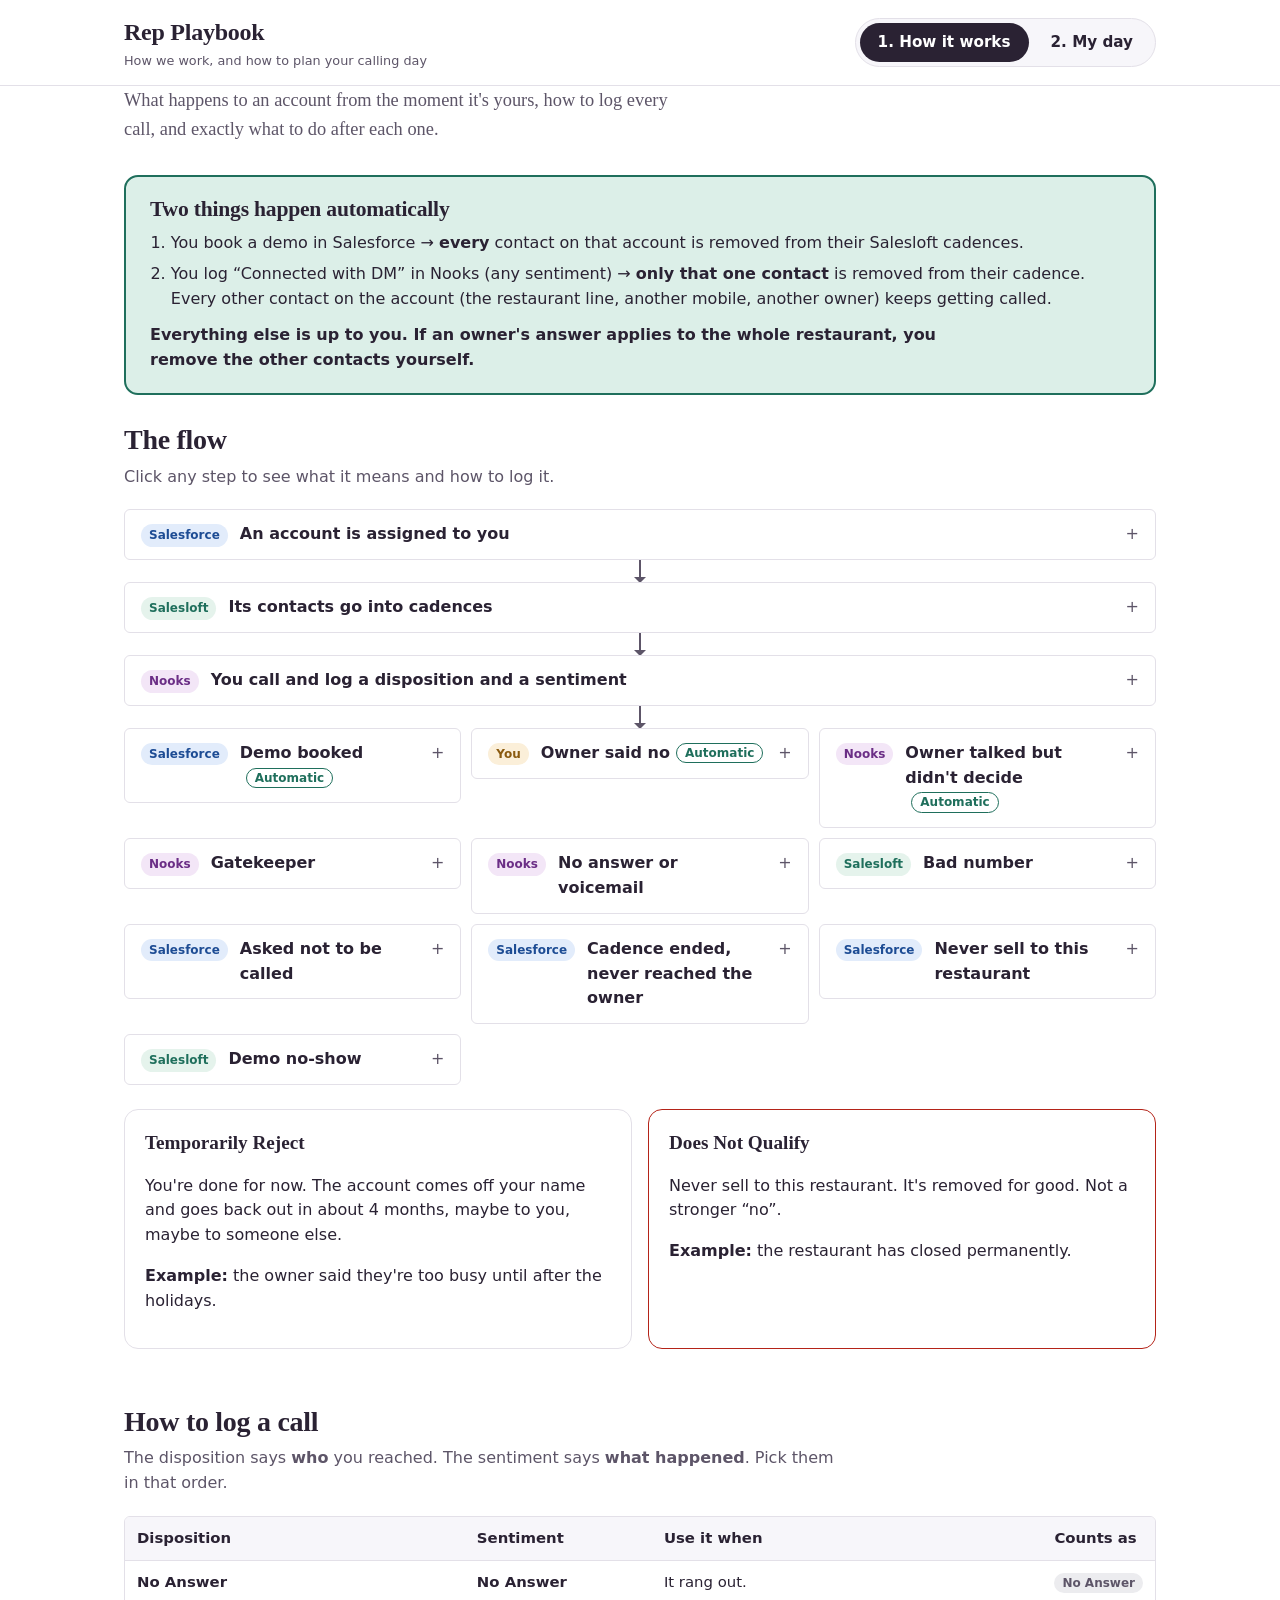
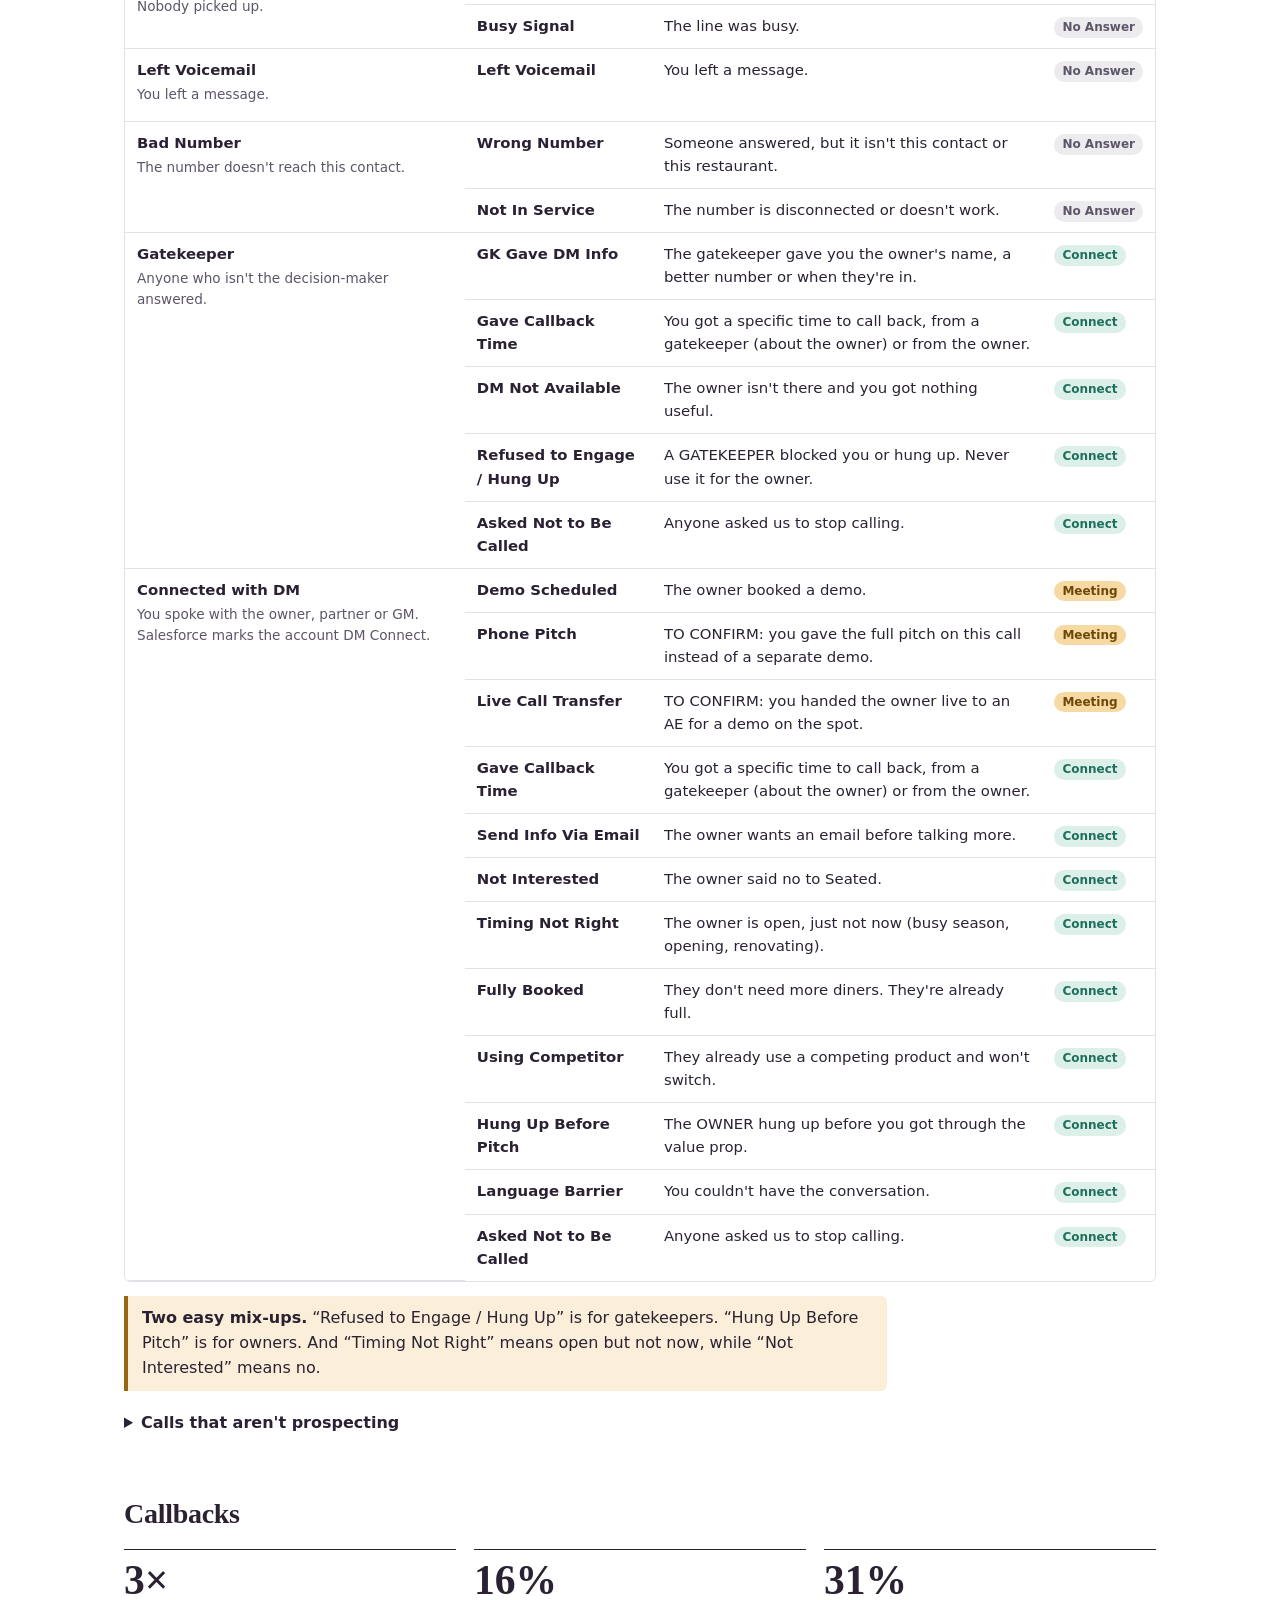
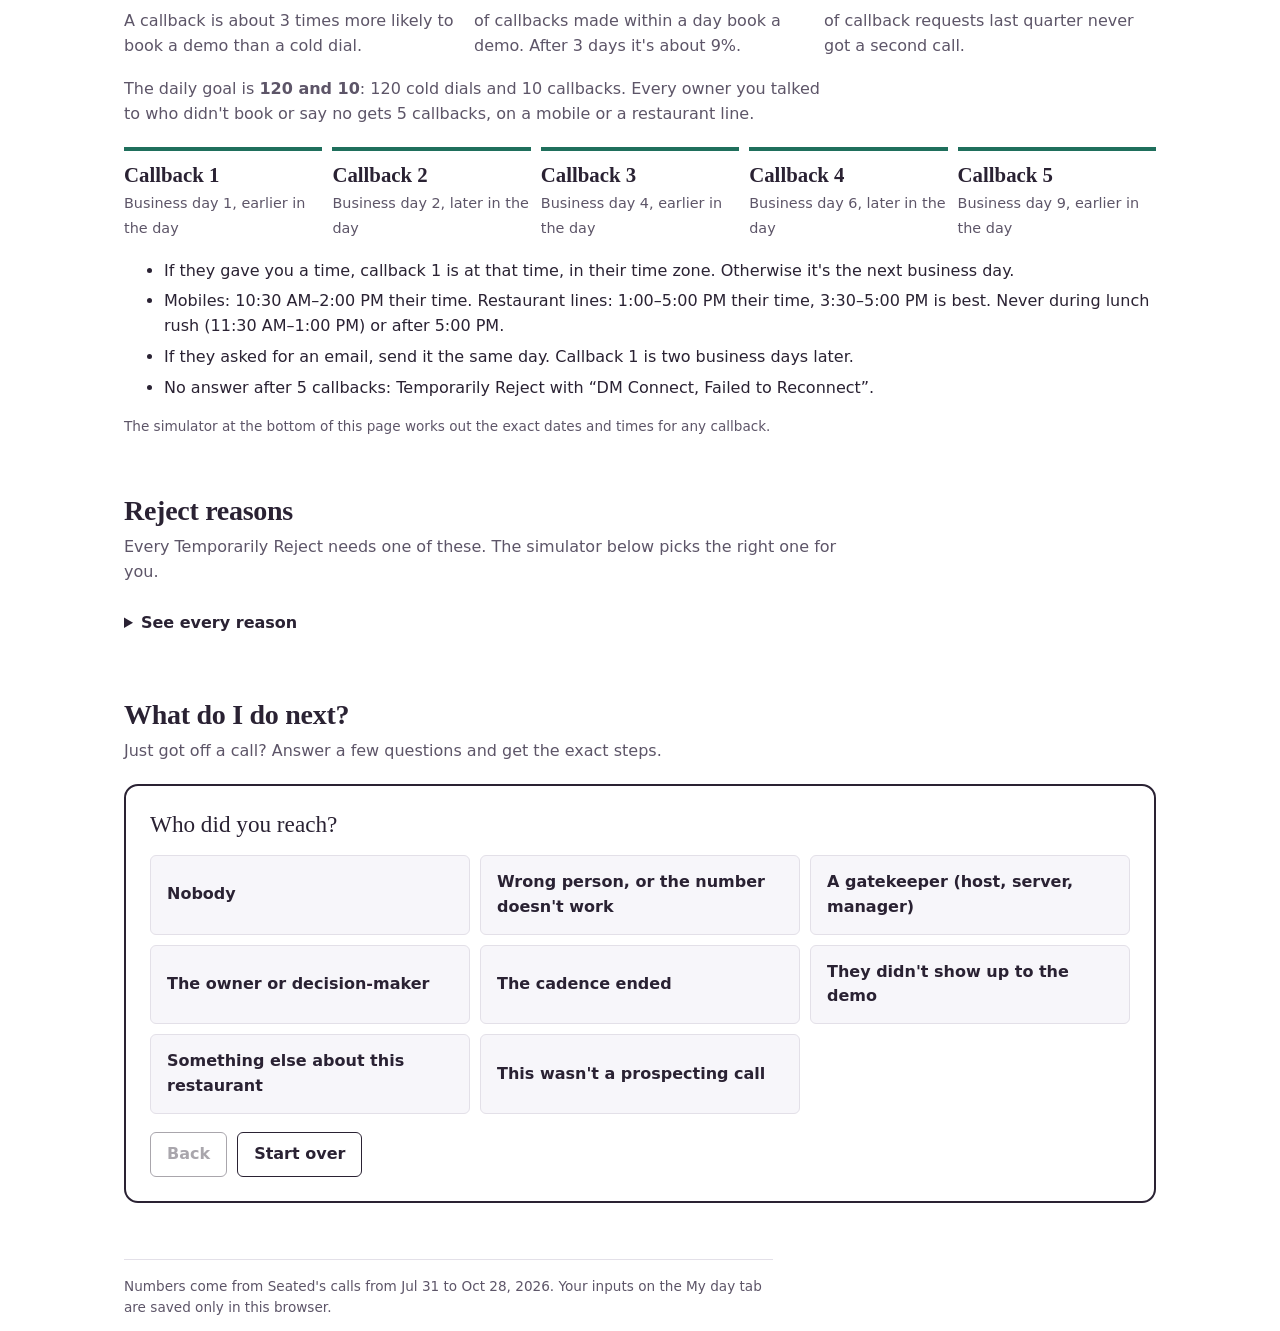
==== index.html @ bdde5eb7 "Add files via upload" ====
<!doctype html>
<html lang="en">
<head>
<meta charset="utf-8">
<meta name="viewport" content="width=device-width, initial-scale=1">
<title>Rep Playbook</title>
<link rel="stylesheet" href="styles.css">
</head>
<body>
<header class="site-head">
  <div class="wrap">
    <p class="brand">Rep Playbook <small>How we work, and how to plan your calling day</small></p>
    <nav class="tabs" aria-label="Sections">
      <a href="#how-it-works" id="tab-how">1. How it works</a>
      <a href="#my-day" id="tab-day">2. My day</a>
    </nav>
  </div>
</header>

<main class="wrap">
  <!-- ===================== TAB 1 ===================== -->
  <div class="tab-panel" id="panel-how" role="region" aria-labelledby="tab-how">
    <p class="tab-intro">What happens to an account from the moment it's yours, how to log every call, and exactly what to do after each one.</p>

    <div class="auto-box" id="auto-box"></div>

    <section class="block" id="flow-section">
      <h2>The flow</h2>
      <p class="lede">Click any step to see what it means and how to log it.</p>
      <div class="flow" id="flow"></div>
      <div class="compare" id="compare"></div>
    </section>

    <section class="block" id="cheat-section">
      <h2>How to log a call</h2>
      <p class="lede">The disposition says <strong>who</strong> you reached. The sentiment says <strong>what happened</strong>. Pick them in that order.</p>
      <div id="cheat"></div>
    </section>

    <section class="block" id="callback-section">
      <h2>Callbacks</h2>
      <div id="callbacks"></div>
    </section>

    <section class="block" id="reject-section">
      <h2>Reject reasons</h2>
      <p class="lede">Every Temporarily Reject needs one of these. The simulator below picks the right one for you.</p>
      <details class="collapsible">
        <summary>See every reason</summary>
        <div id="reject-table"></div>
      </details>
    </section>

    <section class="block" id="sim-section">
      <h2>What do I do next?</h2>
      <p class="lede">Just got off a call? Answer a few questions and get the exact steps.</p>
      <div class="wizard" id="sim"></div>
    </section>
  </div>

  <!-- ===================== TAB 2 ===================== -->
  <div class="tab-panel" id="panel-day" role="region" aria-labelledby="tab-day" hidden>
    <p class="tab-intro">The daily goal is <strong>120 and 10</strong>: 120 cold dials and 10 callbacks. Enter today's call tasks to see whether your calendar gets you there, and when to call which numbers.</p>

    <div class="panel" id="cal-panel">
      <h3>Google Calendar</h3>
      <div id="cal-box" aria-live="polite"></div>
    </div>

    <div class="day-toggle" id="day-toggle" role="group" aria-label="Pick a day"></div>

    <div class="panel tasks" id="tasks">
      <h3>Today's call tasks</h3>
      <p class="hint">Enter how many call tasks you have in Salesloft today. Callbacks are counted from your calendar.</p>
      <div class="task-inputs">
        <div><label for="mobile-tasks">Mobile call tasks</label><input type="number" id="mobile-tasks" min="0" max="1000" step="1"></div>
        <div><label for="restaurant-tasks">Restaurant call tasks</label><input type="number" id="restaurant-tasks" min="0" max="1000" step="1"></div>
        <div id="callback-field"></div>
      </div>
      <div id="task-check" aria-live="polite"></div>
      <button class="btn" id="clear-day" type="button" style="margin-top:14px">Clear this day</button>
    </div>

    <div id="day-main">
      <div class="changes" id="today" aria-live="polite"></div>
      <p class="hint" id="cal-hint">Click a meeting to ignore it (and call during it) or to mark it as a callback.</p>
      <div class="legend" id="legend"></div>
      <div class="calendar" id="calendar"></div>
    </div>
  </div>

  <p class="footer-note">Numbers come from Seated's calls from Jul 31 to Oct 28, 2026. Your inputs on the My day tab are saved only in this browser.</p>
</main>

<script src="config.js"></script>
<script src="app.js"></script>
</body>
</html>
---- styles.css ----
:root {
  --ink: #2a2233;
  --ink-soft: #5d5568;
  --paper: #ffffff;
  --surface: #f7f6fa;
  --line: #e3e0e8;
  --green: #1f6f5c;
  --green-bg: #dcefe8;
  --blue: #2f5da8;
  --blue-bg: #e1eaf8;
  --amber: #9a6512;
  --amber-bg: #fbefd9;
  --prime-bg: #f6d9a3;
  --lav-bg: #eeeaf4;
  --grey-bg: #ececef;
  --red: #b42318;
  --red-bg: #fde8e6;
  --warn-bg: #fff4d6;
  --radius-sm: 6px;
  --radius-lg: 14px;
  --serif: "Iowan Old Style", "Palatino Linotype", Palatino, "Book Antiqua", Georgia, serif;
  --sans: system-ui, -apple-system, "Segoe UI", Roboto, "Helvetica Neue", Arial, sans-serif;
}

* { box-sizing: border-box; }
html { scroll-behavior: smooth; }
@media (prefers-reduced-motion: reduce) { html { scroll-behavior: auto; } * { transition: none !important; animation: none !important; } }

body {
  margin: 0;
  font-family: var(--sans);
  font-size: 16px;
  line-height: 1.55;
  color: var(--ink);
  background: var(--paper);
}

a { color: var(--green); }
:focus-visible { outline: 3px solid var(--blue); outline-offset: 2px; }

.wrap { max-width: 1080px; margin: 0 auto; padding: 0 24px; }

/* ---------- Header ---------- */
.site-head { border-bottom: 1px solid var(--line); background: var(--paper); position: sticky; top: 0; z-index: 20; }
.site-head .wrap { display: flex; align-items: center; justify-content: space-between; gap: 16px; padding-top: 14px; padding-bottom: 14px; flex-wrap: wrap; }
.brand { font-family: var(--serif); font-size: 1.5rem; font-weight: 600; margin: 0; letter-spacing: -0.01em; }
.brand small { display: block; font-family: var(--sans); font-size: 0.8rem; font-weight: 400; color: var(--ink-soft); letter-spacing: 0; }
.tabs { display: flex; gap: 4px; background: var(--surface); border: 1px solid var(--line); border-radius: 999px; padding: 4px; }
.tabs a { text-decoration: none; color: var(--ink); padding: 8px 18px; border-radius: 999px; font-weight: 600; font-size: 0.95rem; }
.tabs a[aria-current="page"] { background: var(--ink); color: #fff; }

main { padding: 32px 0 80px; }
.tab-panel[hidden] { display: none; }
.tab-intro { font-family: var(--serif); font-size: 1.15rem; color: var(--ink-soft); max-width: 62ch; margin: 0 0 32px; }

section.block { margin: 0 0 56px; }
h2 { font-family: var(--serif); font-size: 1.75rem; line-height: 1.2; margin: 0 0 8px; font-weight: 600; letter-spacing: -0.01em; }
h3 { font-size: 1.05rem; margin: 24px 0 8px; }
.lede { color: var(--ink-soft); max-width: 70ch; margin: 0 0 20px; }
p { max-width: 75ch; }

/* ---------- Automatic box ---------- */
.auto-box { border: 2px solid var(--green); border-radius: var(--radius-lg); padding: 20px 24px; background: var(--green-bg); margin-bottom: 28px; }
.auto-box h2 { font-size: 1.35rem; }
.auto-box ol { margin: 8px 0 12px; padding-left: 1.3em; }
.auto-box li { margin: 6px 0; }
.auto-box p { margin: 0; font-weight: 600; }

/* ---------- Flowchart ---------- */
.flow { display: flex; flex-direction: column; align-items: stretch; gap: 0; }
.flow-step { position: relative; }
.flow-arrow { width: 2px; height: 22px; background: var(--ink-soft); margin: 0 auto; position: relative; }
.flow-arrow::after { content: ""; position: absolute; bottom: -1px; left: -5px; border: 6px solid transparent; border-top-color: var(--ink-soft); border-bottom: 0; }
.flow-node { width: 100%; text-align: left; font: inherit; color: inherit; background: var(--paper); border: 1px solid var(--line); border-radius: var(--radius-sm); padding: 12px 16px; cursor: pointer; display: flex; gap: 12px; align-items: flex-start; }
.flow-node:hover { border-color: var(--ink-soft); }
.flow-node .tag { flex: none; font-size: 0.75rem; font-weight: 700; padding: 2px 8px; border-radius: 999px; margin-top: 2px; }
.flow-node .title { font-weight: 600; }
.flow-node .chev { margin-left: auto; color: var(--ink-soft); flex: none; }
.flow-detail { border: 1px solid var(--line); border-top: 0; border-radius: 0 0 var(--radius-sm) var(--radius-sm); padding: 12px 16px 14px; background: var(--surface); }
.flow-detail p { margin: 6px 0; }
.flow-node[aria-expanded="true"] { border-radius: var(--radius-sm) var(--radius-sm) 0 0; }
.flow-outcomes { display: grid; grid-template-columns: repeat(auto-fill, minmax(300px, 1fr)); gap: 10px; }
.flow-outcomes .flow-step { min-width: 0; }
.flow-highlight .flow-node { border: 2px solid var(--blue); box-shadow: 0 0 0 4px var(--blue-bg); }
.auto-flag { display: inline-block; font-size: 0.75rem; font-weight: 700; color: var(--green); border: 1px solid var(--green); border-radius: 999px; padding: 0 8px; margin-left: 6px; vertical-align: 1px; }

.sys-Salesforce { background: #e2ecfb; color: #1d4c94; }
.sys-Salesloft { background: #e5f3ec; color: #1f6f5c; }
.sys-Nooks { background: #f3e6f7; color: #6b2e86; }
.sys-You { background: #fbefd9; color: #8a5a0f; }

.compare { display: grid; grid-template-columns: 1fr 1fr; gap: 16px; margin-top: 24px; }
.compare > div { border: 1px solid var(--line); border-radius: var(--radius-lg); padding: 18px 20px; }
.compare h3 { margin-top: 0; font-family: var(--serif); font-size: 1.2rem; }
.compare .dnq { border-color: var(--red); }

/* ---------- Tables ---------- */
.table-scroll { overflow-x: auto; border: 1px solid var(--line); border-radius: var(--radius-sm); }
table { border-collapse: collapse; width: 100%; font-size: 0.93rem; }
th, td { text-align: left; padding: 10px 12px; border-bottom: 1px solid var(--line); vertical-align: top; }
th { background: var(--surface); font-weight: 600; }
tr:last-child td { border-bottom: 0; }
.pill { display: inline-block; font-size: 0.75rem; font-weight: 700; border-radius: 999px; padding: 1px 8px; white-space: nowrap; }
.pill-Connect { background: var(--green-bg); color: var(--green); }
.pill-NoAnswer { background: var(--grey-bg); color: var(--ink-soft); }
.pill-Meeting { background: var(--prime-bg); color: #6d4708; }
.pill-Excluded { background: var(--lav-bg); color: var(--ink-soft); }
.sent-name { font-weight: 600; }
.note { border-left: 4px solid var(--amber); background: var(--amber-bg); padding: 10px 14px; border-radius: 0 var(--radius-sm) var(--radius-sm) 0; margin: 14px 0; max-width: 75ch; }
details.collapsible { margin-top: 14px; }
details.collapsible summary { cursor: pointer; font-weight: 600; padding: 6px 0; }

/* ---------- Callback timeline ---------- */
.timeline { display: grid; grid-template-columns: repeat(5, 1fr); gap: 10px; margin: 18px 0; }
.timeline > div { border-top: 4px solid var(--green); padding-top: 8px; }
.timeline strong { display: block; font-family: var(--serif); font-size: 1.3rem; }
.timeline span { font-size: 0.9rem; color: var(--ink-soft); }
ul.rules li { margin: 6px 0; }

/* ---------- Stats ---------- */
.stats { display: grid; grid-template-columns: repeat(auto-fit, minmax(220px, 1fr)); gap: 18px; margin: 18px 0; }
.stat { border-top: 1px solid var(--ink); padding-top: 10px; }
.stat .big { font-family: var(--serif); font-size: 2.6rem; line-height: 1; font-weight: 600; }
.stat p { margin: 8px 0 0; color: var(--ink-soft); }


/* ---------- Wizard ---------- */
.wizard { border: 2px solid var(--ink); border-radius: var(--radius-lg); padding: 24px; background: var(--paper); }
.wiz-trail { display: flex; flex-wrap: wrap; gap: 6px; margin: 0 0 16px; padding: 0; list-style: none; font-size: 0.85rem; }
.wiz-trail li { background: var(--surface); border: 1px solid var(--line); border-radius: 999px; padding: 2px 10px; color: var(--ink-soft); }
.wiz-q { font-family: var(--serif); font-size: 1.45rem; margin: 0 0 16px; line-height: 1.25; }
.wiz-help { margin: -8px 0 16px; color: var(--ink-soft); }
.wiz-options { display: grid; grid-template-columns: repeat(auto-fill, minmax(240px, 1fr)); gap: 10px; }
.wiz-options button { font: inherit; text-align: left; padding: 14px 16px; border: 1px solid var(--line); border-radius: var(--radius-sm); background: var(--surface); color: var(--ink); cursor: pointer; font-weight: 600; min-height: 56px; }
.wiz-options button:hover { border-color: var(--ink); background: var(--paper); }
.wiz-nav { display: flex; gap: 10px; margin-top: 18px; flex-wrap: wrap; }
.btn { font: inherit; font-weight: 600; padding: 9px 16px; border-radius: var(--radius-sm); border: 1px solid var(--ink); background: var(--paper); color: var(--ink); cursor: pointer; }
.btn-primary { background: var(--ink); color: #fff; }
.btn:disabled { opacity: 0.4; cursor: not-allowed; }
.result-title { font-family: var(--serif); font-size: 1.45rem; margin: 0 0 14px; }
.log-it { background: var(--surface); border: 1px solid var(--line); border-radius: var(--radius-sm); padding: 12px 16px; margin-bottom: 14px; }
.log-it .label { font-size: 0.85rem; color: var(--ink-soft); display: block; }
.log-it .value { font-weight: 700; font-size: 1.1rem; }
.auto-line { background: var(--green-bg); border-radius: var(--radius-sm); padding: 10px 14px; margin-bottom: 14px; }
ol.checklist { padding-left: 1.4em; margin: 0; }
ol.checklist li { margin: 10px 0; }
ol.checklist .tag { font-size: 0.75rem; font-weight: 700; padding: 1px 8px; border-radius: 999px; margin-right: 6px; }
.plan-table { margin-top: 14px; }
.plan-table td.now { font-weight: 700; }

/* ---------- My day ---------- */
.day-toggle { display: flex; gap: 6px; flex-wrap: wrap; margin-bottom: 24px; }
.day-toggle button { font: inherit; font-weight: 600; padding: 8px 16px; border: 1px solid var(--line); border-radius: 999px; background: var(--paper); cursor: pointer; color: var(--ink); position: relative; }
.day-toggle button[aria-pressed="true"] { background: var(--ink); color: #fff; border-color: var(--ink); }
.day-toggle .badge { display: inline-block; margin-left: 6px; font-size: 0.75rem; background: var(--amber-bg); color: var(--amber); border-radius: 999px; padding: 0 7px; }
.day-toggle button[aria-pressed="true"] .badge { background: #fff; }

.day-grid { display: grid; grid-template-columns: minmax(300px, 380px) 1fr; gap: 32px; align-items: start; }
.panel { border: 1px solid var(--line); border-radius: var(--radius-lg); padding: 20px; margin-bottom: 20px; }
.panel h3 { margin-top: 0; font-family: var(--serif); font-size: 1.2rem; }
label { font-weight: 600; display: block; margin: 12px 0 4px; font-size: 0.93rem; }
.hint { font-size: 0.85rem; color: var(--ink-soft); margin: 2px 0 6px; }
input[type="number"], input[type="time"], input[type="text"], select, .row { display: grid; grid-template-columns: 1fr 1fr; gap: 10px; }
.items { list-style: none; padding: 0; margin: 12px 0 0; }
.items li { display: grid; grid-template-columns: 1fr auto auto; gap: 8px; align-items: center; padding: 8px 0; border-bottom: 1px solid var(--line); font-size: 0.93rem; }
.items li.ignored > span:first-child { color: var(--ink-soft); }
.items li.ignored strong { text-decoration: line-through; }
.items select { width: auto; padding: 4px 6px; font-size: 0.85rem; }
.icon-btn { font: inherit; background: none; border: 1px solid var(--line); border-radius: var(--radius-sm); cursor: pointer; padding: 2px 9px; color: var(--ink-soft); }
.errors { list-style: none; padding: 0; margin: 8px 0 0; }
.errors li { background: var(--red-bg); color: var(--red); border-radius: var(--radius-sm); padding: 8px 10px; margin: 6px 0; font-size: 0.9rem; }

.tasks { border: 2px solid var(--ink); }
.task-inputs { display: grid; grid-template-columns: repeat(3, minmax(0, 1fr)); gap: 12px; }
.task-inputs .auto { font-family: var(--serif); font-size: 1.6rem; font-weight: 600; margin-top: 2px; }
.check-table td.num, .check-table th.num { text-align: right; }
.check-table .bad { color: var(--red); font-weight: 600; }
.check-table .ok { color: var(--green); font-weight: 600; }
.verdict { border-radius: var(--radius-sm); padding: 12px 16px; margin: 14px 0 6px; font-weight: 600; }
.verdict.short { background: var(--red-bg); color: var(--red); }
.verdict.idle { background: var(--warn-bg); }
.verdict.good { background: var(--green-bg); color: var(--green); }
.goal-gaps { margin: 8px 0 0; padding-left: 1.2em; font-weight: 400; }
.goal-gaps li { margin: 3px 0; }
.util { margin: 10px 0 0; }
.task-summary .big.bad-num { color: var(--red); }
.task-summary { display: flex; flex-wrap: wrap; gap: 24px; align-items: baseline; margin-top: 14px; }
.task-summary .big { font-family: var(--serif); font-size: 2.4rem; font-weight: 600; line-height: 1; }
.add-list { margin: 6px 0 0; padding-left: 1.2em; }
.add-list li { margin: 4px 0; }
.add-list .cal-add { float: none; margin-left: 6px; }
@media (max-width: 700px) { .task-inputs { grid-template-columns: 1fr; } }
.changes { background: var(--surface); border-radius: var(--radius-sm); padding: 14px 18px; margin-bottom: 18px; }
.changes h3 { margin: 0 0 6px; font-size: 1rem; }
.changes ul { margin: 0; padding-left: 1.2em; }
.changes li { margin: 4px 0; }
.changes li.tip { font-weight: 600; }
.changes li.tip::marker { color: var(--blue); }

.cal-status { margin: 0 0 10px; }
.cal-status.err { color: var(--red); }
.cal-actions { display: flex; gap: 8px; flex-wrap: wrap; }
.src-tag { font-size: 0.72rem; font-weight: 700; background: var(--blue-bg); color: var(--blue); border-radius: 999px; padding: 0 7px; margin-left: 6px; }
.demo-tag { background: var(--prime-bg); color: #6d4708; }
.allday { font-size: 0.9rem; background: var(--warn-bg); border-radius: var(--radius-sm); padding: 8px 12px; margin-bottom: 12px; }

/* Calendar: the reservation book */
.legend { display: flex; flex-wrap: wrap; gap: 6px 14px; font-size: 0.82rem; margin: 0 0 12px; }
.legend span { display: inline-flex; align-items: center; gap: 6px; }
.legend i { width: 14px; height: 14px; border-radius: 3px; display: inline-block; border: 1px solid rgba(0,0,0,0.12); }
.calendar { position: relative; max-width: 760px; border: 1px solid var(--line); border-radius: var(--radius-lg); background:
  repeating-linear-gradient(to bottom, transparent 0, transparent calc(var(--slot) - 1px), var(--line) calc(var(--slot) - 1px), var(--line) var(--slot));
  --slot: 30px; margin-left: 64px; }
.cal-hours { position: absolute; left: -64px; top: 0; width: 56px; }
.cal-hours div { position: absolute; right: 0; font-size: 0.78rem; color: var(--ink-soft); transform: translateY(-50%); white-space: nowrap; }
.cal-block { position: absolute; left: 6px; right: 6px; border-radius: var(--radius-sm); padding: 4px 10px; overflow: hidden; border-left: 5px solid; font-size: 0.86rem; line-height: 1.3; }
.cal-block.clickable { cursor: pointer; }
.cal-block.clickable:hover, .cal-block.clickable:focus-visible { box-shadow: 0 0 0 2px var(--ink); }
.cal-ignored { position: absolute; left: 6px; right: 6px; border: 2px dashed #8a8794; border-radius: var(--radius-sm); pointer-events: none; z-index: 2; }
.ign-undo { pointer-events: auto; position: absolute; right: 6px; bottom: 3px; font: inherit; font-size: 0.75rem; background: var(--paper); border: 1px solid #8a8794; border-radius: 999px; padding: 0 8px; color: var(--ink-soft); cursor: pointer; max-width: 70%; white-space: nowrap; overflow: hidden; text-overflow: ellipsis; }
.cal-menu { position: absolute; left: 24px; z-index: 5; background: var(--paper); border: 1px solid var(--ink); border-radius: var(--radius-sm); box-shadow: 0 6px 20px rgba(42,34,51,.18); padding: 8px; width: min(320px, calc(100% - 48px)); }
.cal-menu-title { margin: 2px 6px 6px; font-weight: 700; font-size: 0.9rem; }
.cal-menu button { display: block; width: 100%; text-align: left; font: inherit; background: none; border: 0; border-radius: var(--radius-sm); padding: 7px 10px; cursor: pointer; color: var(--ink); }
.cal-menu button span { display: block; font-size: 0.82rem; color: var(--ink-soft); }
.cal-menu button:hover, .cal-menu button:focus-visible { background: var(--surface); }
.cal-menu button.on { background: var(--blue-bg); }
.cal-block .b-title { font-weight: 700; }
.cal-block .b-time { color: var(--ink-soft); font-weight: 400; margin-left: 4px; }
.cal-block .b-who { margin-top: 1px; }
.cal-block .b-why { color: var(--ink-soft); margin-top: 2px; }
.cal-add { float: right; font-size: 0.78rem; font-weight: 600; margin-left: 8px; color: var(--blue); text-decoration: none; white-space: nowrap; }
.cal-add:hover { text-decoration: underline; }
.cal-add.on { color: var(--green); }
.changes .cal-add { float: none; font-size: 0.85rem; }
.t-prep { background: var(--lav-bg); border-color: #8c7fa3; }
.t-practice { background: #f3e6f7; border-color: #6b2e86; }
.t-leads { background: #e6eef0; border-color: #5f7a85; }
.t-callbacks { background: var(--green-bg); border-color: var(--green); }
.t-sweep { background: #c6e5da; border-color: var(--green); }
.t-mobile { background: var(--blue-bg); border-color: var(--blue); }
.t-restaurant { background: var(--amber-bg); border-color: #c98314; }
.t-prime { background: var(--prime-bg); border-color: #b06f05; }
.t-break { background: var(--grey-bg); border-color: #a3a3ad; }
.t-lunch { background: var(--grey-bg); border-color: #a3a3ad; }
.t-wrap { background: var(--lav-bg); border-color: #8c7fa3; }
.t-fixed { background: repeating-linear-gradient(135deg, #e7e7ea 0, #e7e7ea 6px, #dedee2 6px, #dedee2 12px); border-color: #6b6b75; }
.t-fixed .b-title svg { vertical-align: -2px; margin-right: 4px; }

.results { border: 2px solid var(--ink); border-radius: var(--radius-lg); padding: 20px; margin-top: 24px; }
.results .big { font-family: var(--serif); font-size: 3.2rem; line-height: 1; font-weight: 600; }
.results .sentence { margin: 6px 0 14px; color: var(--ink-soft); }
.warn { background: var(--warn-bg); border: 1px solid #e8c25a; border-radius: var(--radius-sm); padding: 10px 14px; margin: 12px 0; }
.nudge { margin-top: 14px; font-weight: 600; color: var(--green); }


.footer-note { color: var(--ink-soft); font-size: 0.85rem; border-top: 1px solid var(--line); padding-top: 16px; margin-top: 40px; }

@media (max-width: 860px) {
  .day-grid { grid-template-columns: 1fr; }
}
@media (max-width: 700px) {
  .wrap { padding: 0 16px; }
  .compare { grid-template-columns: 1fr; }
  .timeline { grid-template-columns: repeat(2, 1fr); }
  .site-head .wrap { flex-direction: column; align-items: flex-start; }
  h2 { font-size: 1.45rem; }
  .calendar { margin-left: 52px; }
  .cal-hours { left: -52px; width: 46px; }
  .cal-block .b-why { display: none; }
}
@media print {
  .site-head, .day-toggle, .day-grid > div:first-child { display: none; }
}
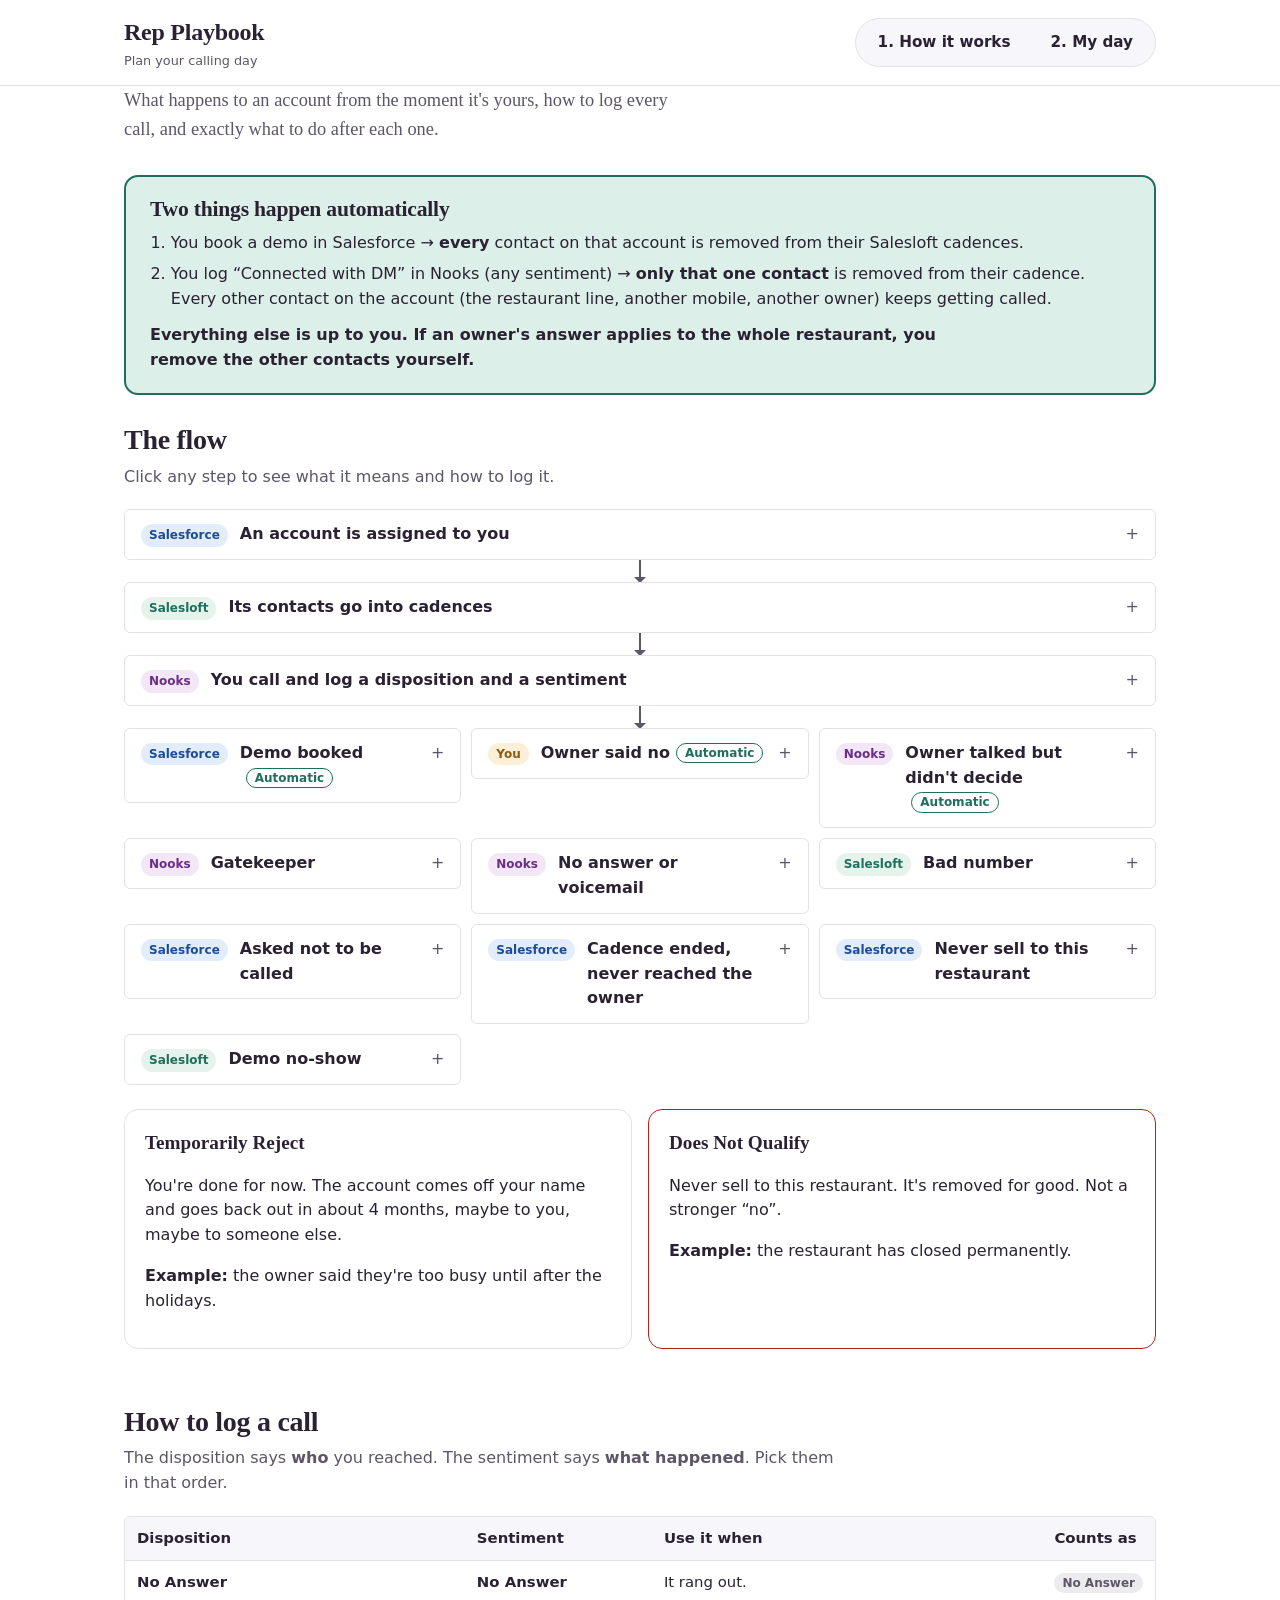
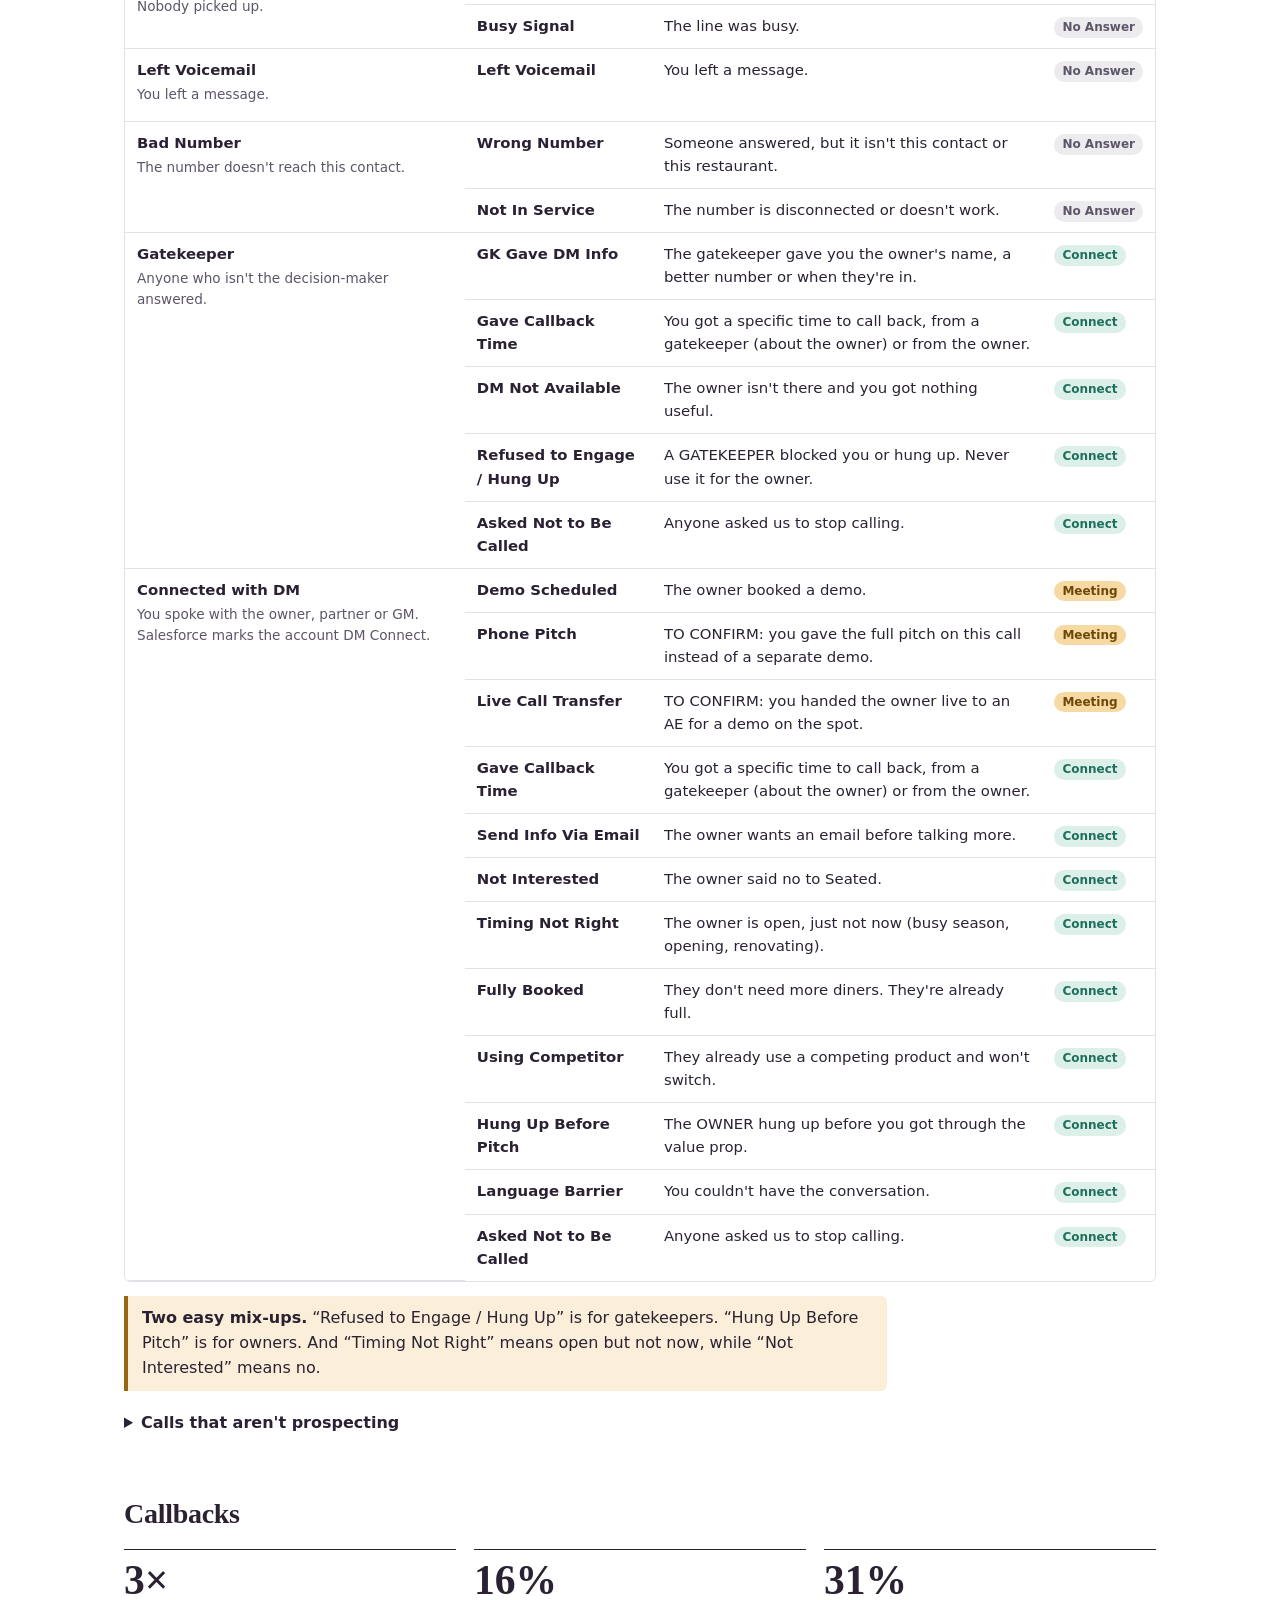
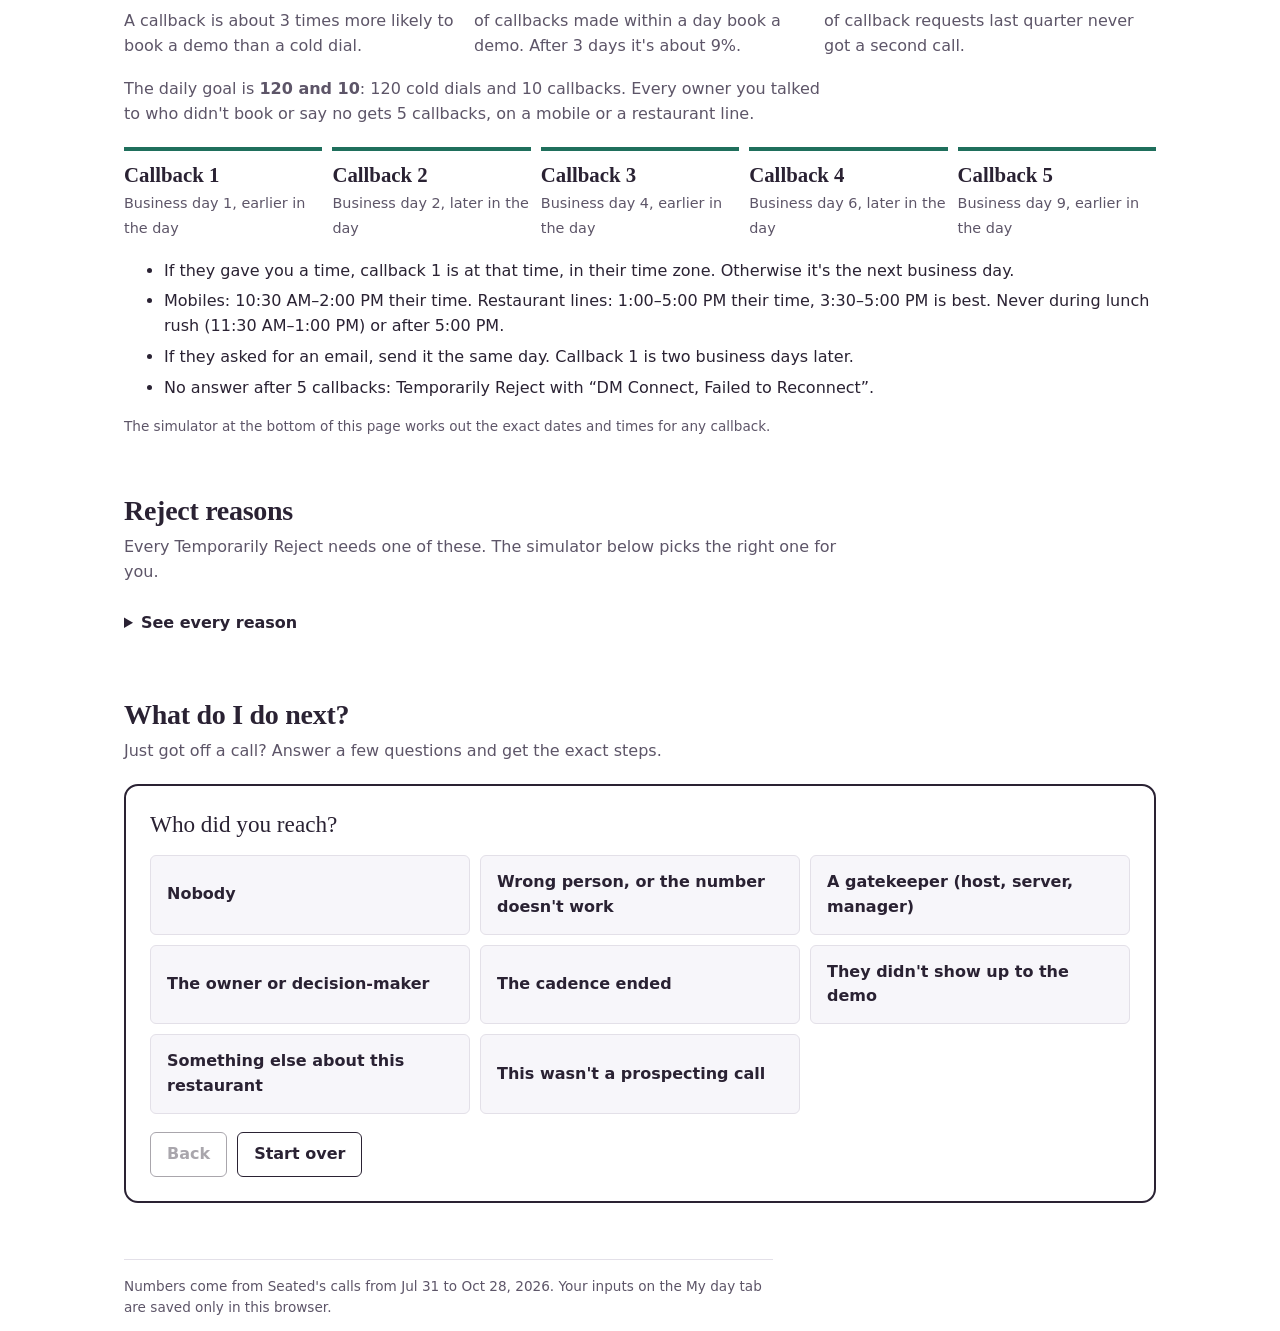
==== commit 0fb69427: "Add files via upload" ====
--- a/index.html
+++ b/index.html
@@ -9,8 +9,8 @@
 <body>
 <header class="site-head">
   <div class="wrap">
-    <p class="brand">Rep Playbook <small>How we work, and how to plan your calling day</small></p>
-    <nav class="tabs" aria-label="Sections">
+    <p class="brand">Rep Playbook <small>Plan your calling day</small></p>
+    <nav class="tabs" id="tabs" aria-label="Sections">
       <a href="#how-it-works" id="tab-how">1. How it works</a>
       <a href="#my-day" id="tab-day">2. My day</a>
     </nav>
@@ -83,7 +83,8 @@
 
     <div id="day-main">
       <div class="changes" id="today" aria-live="polite"></div>
-      <p class="hint" id="cal-hint">Click a meeting to ignore it (and call during it) or to mark it as a callback.</p>
+      <p class="hint" id="cal-hint">Click any block to see what to do in it. Click a meeting or callback to change how it's treated. Callbacks don't block time: dial them from inside your calling blocks.</p>
+      <div class="rga-bar" id="rga-bar"></div>
       <div class="legend" id="legend"></div>
       <div class="calendar" id="calendar"></div>
     </div>
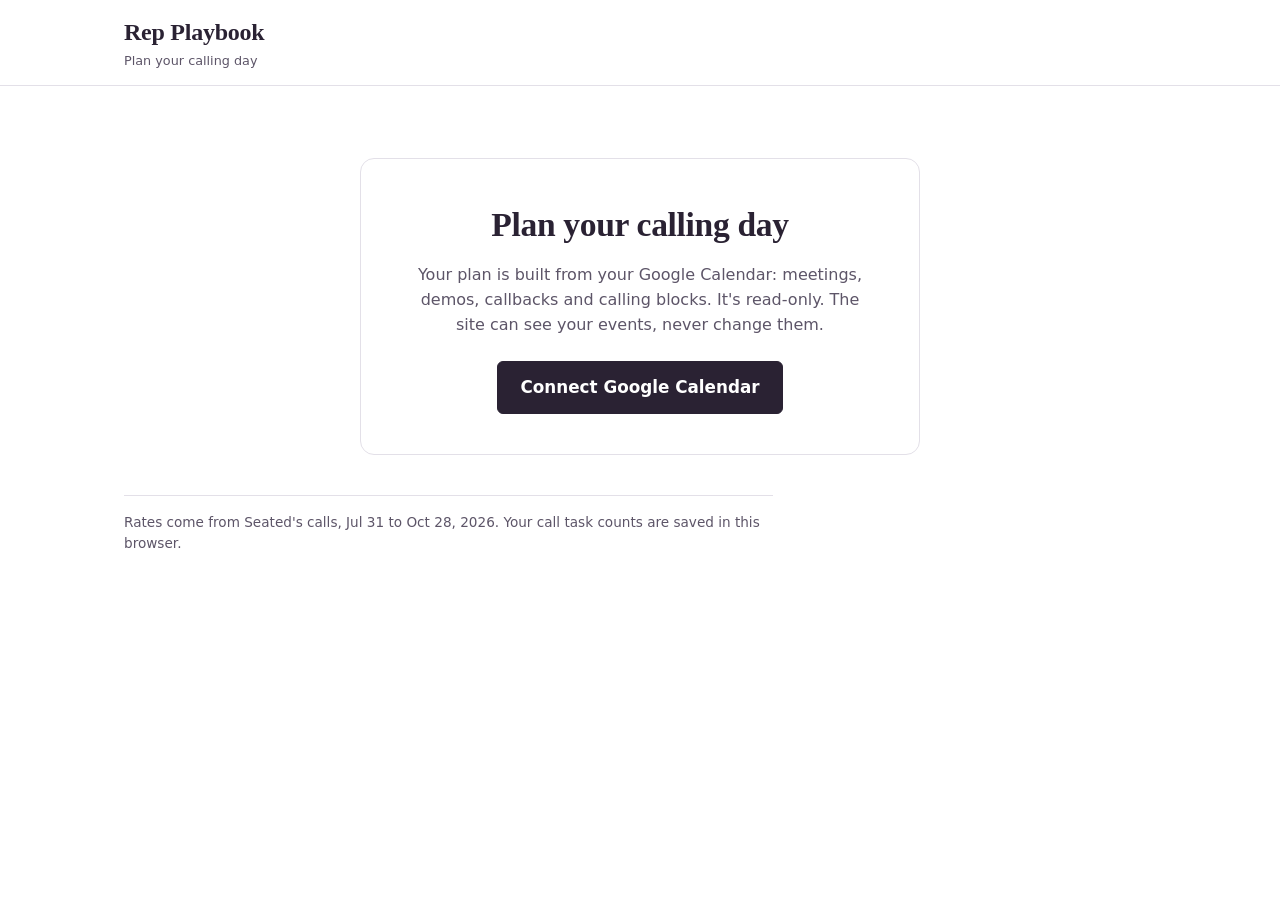
==== commit a5c592bf: "Add files via upload" ====
--- a/index.html
+++ b/index.html
@@ -58,39 +58,73 @@
     </section>
   </div>
 
-  <!-- ===================== TAB 2 ===================== -->
-  <div class="tab-panel" id="panel-day" role="region" aria-labelledby="tab-day" hidden>
-    <p class="tab-intro">The daily goal is <strong>120 and 10</strong>: 120 cold dials and 10 callbacks. Enter today's call tasks to see whether your calendar gets you there, and when to call which numbers.</p>
+  <!-- ===================== TAB 2: MY DAY ===================== -->
+  <div class="tab-panel" id="panel-day" role="region" aria-label="My day" hidden>
 
-    <div class="panel" id="cal-panel">
-      <h3>Google Calendar</h3>
+    <section class="connect-card" id="connect-card">
+      <h1>Plan your calling day</h1>
+      <p>Your plan is built from your Google Calendar: meetings, demos, callbacks and calling blocks. It's read-only. The site can see your events, never change them.</p>
       <div id="cal-box" aria-live="polite"></div>
-    </div>
+    </section>
 
-    <div class="day-toggle" id="day-toggle" role="group" aria-label="Pick a day"></div>
+    <div id="planner" hidden>
+      <div class="planner-bar">
+        <div class="day-switch" id="day-switch" role="group" aria-label="Pick a day"></div>
+        <div class="cal-mini" id="cal-mini" aria-live="polite"></div>
+      </div>
 
-    <div class="panel tasks" id="tasks">
-      <h3>Today's call tasks</h3>
-      <p class="hint">Enter how many call tasks you have in Salesloft today. Callbacks are counted from your calendar.</p>
-      <div class="task-inputs">
-        <div><label for="mobile-tasks">Mobile call tasks</label><input type="number" id="mobile-tasks" min="0" max="1000" step="1"></div>
-        <div><label for="restaurant-tasks">Restaurant call tasks</label><input type="number" id="restaurant-tasks" min="0" max="1000" step="1"></div>
-        <div id="callback-field"></div>
+      <section class="card goal-card" aria-labelledby="goal-label">
+        <div class="goal-head">
+          <div>
+            <p class="eyebrow" id="goal-label">Today's goal</p>
+            <p class="goal-big" id="goal-big">120 + 10</p>
+            <p class="goal-sub">cold dials + callbacks</p>
+          </div>
+          <span class="status-pill" id="goal-pill"></span>
+        </div>
+
+        <div class="goal-body">
+          <div class="goal-inputs">
+            <div><label for="mobile-tasks">Mobile call tasks</label><input type="number" id="mobile-tasks" min="0" max="1000" step="1" inputmode="numeric" placeholder="0"></div>
+            <div><label for="restaurant-tasks">Restaurant call tasks</label><input type="number" id="restaurant-tasks" min="0" max="1000" step="1" inputmode="numeric" placeholder="0"></div>
+            <div><span class="label-like">Callbacks</span><div class="auto" id="cb-count">0</div><span class="hint">from your calendar</span></div>
+          </div>
+          <div class="meters" id="meters"></div>
+        </div>
+
+        <div class="next">
+          <p class="eyebrow">Next steps</p>
+          <ol class="next-steps" id="next-steps"></ol>
+          <p class="payoff" id="goal-payoff"></p>
+        </div>
+
+        <div class="goal-stats" id="goal-stats"></div>
+
+        <details class="details">
+          <summary>See the breakdown</summary>
+          <div id="goal-details"></div>
+        </details>
+      </section>
+
+      <section class="card plan-card" aria-labelledby="plan-title">
+        <div class="plan-head">
+          <h2 id="plan-title">Today's plan</h2>
+          <div class="rga" id="rga"></div>
+        </div>
+        <p class="hint">Click any block for what to do. Click a meeting or callback to change how it's treated.</p>
+        <p class="legend-line"><i class="t-cbpill" aria-hidden="true"></i> Callbacks: dial them during your blocks. They don't take up time.</p>
+        <ul class="plan-notes" id="plan-notes" hidden></ul>
+        <div class="calendar" id="calendar"></div>
+      </section>
+
+      <div class="planner-foot">
+        <p class="hint" id="share-note" hidden>Your daily numbers (call tasks, callbacks, calling time and meeting counts) are shared with your manager. Meeting titles and who you're meeting are not.</p>
+        <button class="link-btn" id="clear-day" type="button">Clear this day's call tasks</button>
       </div>
-      <div id="task-check" aria-live="polite"></div>
-      <button class="btn" id="clear-day" type="button" style="margin-top:14px">Clear this day</button>
-    </div>
-
-    <div id="day-main">
-      <div class="changes" id="today" aria-live="polite"></div>
-      <p class="hint" id="cal-hint">Click any block to see what to do in it. Click a meeting or callback to change how it's treated. Callbacks don't block time: dial them from inside your calling blocks.</p>
-      <div class="rga-bar" id="rga-bar"></div>
-      <div class="legend" id="legend"></div>
-      <div class="calendar" id="calendar"></div>
     </div>
   </div>
 
-  <p class="footer-note">Numbers come from Seated's calls from Jul 31 to Oct 28, 2026. Your inputs on the My day tab are saved only in this browser.</p>
+  <p class="footer-note">Rates come from Seated's calls, Jul 31 to Oct 28, 2026. Your call task counts are saved in this browser.</p>
 </main>
 
 <script src="config.js"></script>
--- a/styles.css
+++ b/styles.css
@@ -45,6 +45,7 @@
 .site-head .wrap { display: flex; align-items: center; justify-content: space-between; gap: 16px; padding-top: 14px; padding-bottom: 14px; flex-wrap: wrap; }
 .brand { font-family: var(--serif); font-size: 1.5rem; font-weight: 600; margin: 0; letter-spacing: -0.01em; }
 .brand small { display: block; font-family: var(--sans); font-size: 0.8rem; font-weight: 400; color: var(--ink-soft); letter-spacing: 0; }
+.tabs[hidden] { display: none; }
 .tabs { display: flex; gap: 4px; background: var(--surface); border: 1px solid var(--line); border-radius: 999px; padding: 4px; }
 .tabs a { text-decoration: none; color: var(--ink); padding: 8px 18px; border-radius: 999px; font-weight: 600; font-size: 0.95rem; }
 .tabs a[aria-current="page"] { background: var(--ink); color: #fff; }
@@ -216,6 +217,24 @@
 .cal-block { position: absolute; left: 6px; right: 6px; border-radius: var(--radius-sm); padding: 4px 10px; overflow: hidden; border-left: 5px solid; font-size: 0.86rem; line-height: 1.3; }
 .cal-block.clickable { cursor: pointer; }
 .cal-block.clickable:hover, .cal-block.clickable:focus-visible { box-shadow: 0 0 0 2px var(--ink); }
+.calendar .cal-block, .calendar .cal-ignored { right: 64px; }
+.calendar.has-lane .cal-block, .calendar.has-lane .cal-ignored { right: 252px; }
+.rga-tag { position: absolute; right: 4px; width: 54px; border-radius: var(--radius-sm); font-size: 0.68rem; font-weight: 700; display: flex; align-items: center; justify-content: center; text-align: center; line-height: 1.1; overflow: hidden; }
+.rga-tag.is-rga, .rga-swatch.is-rga { background: var(--green); color: #fff; }
+.rga-tag.non-rga, .rga-swatch.non-rga { background: var(--grey-bg); color: var(--ink-soft); }
+.rga-bar p { margin: 0 0 6px; }
+.rga-meter { height: 10px; background: var(--grey-bg); border-radius: 999px; overflow: hidden; margin-bottom: 14px; max-width: 760px; }
+.rga-fill { height: 100%; background: var(--green); }
+.cal-info { width: min(420px, calc(100% - 48px)); }
+.info-h { margin: 8px 6px 2px; font-weight: 700; font-size: 0.82rem; text-transform: uppercase; letter-spacing: 0.04em; color: var(--ink-soft); }
+.info-list { margin: 0 0 4px; padding-left: 1.6em; font-size: 0.9rem; }
+.info-list li { margin: 3px 0; }
+.info-foot { display: flex; gap: 10px; align-items: center; justify-content: flex-end; margin-top: 8px; }
+.info-foot .cal-add { float: none; }
+.cb-pill { position: absolute; right: 64px; width: 182px; height: 22px; z-index: 3; font: inherit; font-size: 0.75rem; text-align: left; background: var(--green-bg); color: var(--ink); border: 1px solid var(--green); border-radius: 999px; padding: 0 8px; cursor: pointer; white-space: nowrap; overflow: hidden; text-overflow: ellipsis; }
+.cb-pill:hover, .cb-pill:focus-visible { box-shadow: 0 0 0 2px var(--ink); }
+.legend .t-cbpill { background: var(--green-bg); border: 1px solid var(--green); border-radius: 999px; }
+@media (max-width: 700px) { .calendar .cal-block, .calendar .cal-ignored { right: 50px; } .rga-tag { width: 42px; font-size: 0.6rem; } .calendar.has-lane .cal-block, .calendar.has-lane .cal-ignored { right: 162px; } .cb-pill { right: 50px; width: 106px; } }
 .cal-ignored { position: absolute; left: 6px; right: 6px; border: 2px dashed #8a8794; border-radius: var(--radius-sm); pointer-events: none; z-index: 2; }
 .ign-undo { pointer-events: auto; position: absolute; right: 6px; bottom: 3px; font: inherit; font-size: 0.75rem; background: var(--paper); border: 1px solid #8a8794; border-radius: 999px; padding: 0 8px; color: var(--ink-soft); cursor: pointer; max-width: 70%; white-space: nowrap; overflow: hidden; text-overflow: ellipsis; }
 .cal-menu { position: absolute; left: 24px; z-index: 5; background: var(--paper); border: 1px solid var(--ink); border-radius: var(--radius-sm); box-shadow: 0 6px 20px rgba(42,34,51,.18); padding: 8px; width: min(320px, calc(100% - 48px)); }
@@ -271,3 +290,97 @@
 @media print {
   .site-head, .day-toggle, .day-grid > div:first-child { display: none; }
 }
+.dash-summary { display: grid; grid-template-columns: repeat(auto-fit, minmax(200px, 1fr)); gap: 18px; margin: 0 0 28px; }
+
+/* ===================== My day (redesign) ===================== */
+.connect-card { max-width: 560px; margin: 8vh auto 0; text-align: center; padding: 40px 32px; border: 1px solid var(--line); border-radius: var(--radius-lg); }
+.connect-card h1 { font-family: var(--serif); font-weight: 600; font-size: 2.1rem; margin: 0 0 12px; letter-spacing: -0.01em; }
+.connect-card p { color: var(--ink-soft); margin: 0 auto 24px; max-width: 46ch; }
+.connect-card .cal-status { margin-bottom: 14px; }
+.btn-big { font-size: 1.05rem; padding: 12px 22px; }
+.link-btn { font: inherit; background: none; border: 0; padding: 0; color: var(--blue); cursor: pointer; text-decoration: underline; text-underline-offset: 2px; }
+.link-btn:hover { color: var(--ink); }
+
+.planner-bar { display: flex; justify-content: space-between; align-items: center; gap: 16px; flex-wrap: wrap; margin-bottom: 20px; }
+.day-switch { display: inline-flex; background: var(--surface); border: 1px solid var(--line); border-radius: 12px; padding: 4px; gap: 4px; }
+.day-switch button { font: inherit; border: 0; background: none; border-radius: 9px; padding: 8px 18px; cursor: pointer; color: var(--ink); text-align: left; line-height: 1.2; }
+.day-switch button strong { display: block; font-size: 0.98rem; }
+.day-switch button span { font-size: 0.8rem; color: var(--ink-soft); }
+.day-switch button[aria-pressed="true"] { background: var(--paper); box-shadow: 0 1px 3px rgba(42,34,51,.15); }
+.cal-mini { display: flex; gap: 14px; align-items: center; font-size: 0.88rem; }
+
+.card { border: 1px solid var(--line); border-radius: var(--radius-lg); padding: 24px 28px; margin-bottom: 24px; background: var(--paper); }
+.eyebrow { margin: 0; font-size: 0.78rem; font-weight: 700; letter-spacing: 0.06em; text-transform: uppercase; color: var(--ink-soft); }
+
+.goal-head { display: flex; justify-content: space-between; align-items: flex-start; gap: 16px; }
+.goal-big { font-family: var(--serif); font-size: 3rem; font-weight: 600; line-height: 1; margin: 6px 0 4px; letter-spacing: -0.02em; }
+.goal-sub { margin: 0; color: var(--ink-soft); font-size: 0.9rem; }
+.status-pill { font-size: 0.85rem; font-weight: 700; padding: 6px 12px; border-radius: 999px; white-space: nowrap; }
+.status-pill.good { background: var(--green-bg); color: var(--green); }
+.status-pill.bad { background: var(--red-bg); color: var(--red); }
+
+.goal-body { display: grid; grid-template-columns: minmax(0, 1fr) minmax(0, 1fr); gap: 28px; margin-top: 22px; align-items: start; }
+.goal-inputs { display: grid; grid-template-columns: repeat(3, minmax(0, 1fr)); gap: 12px; }
+.goal-inputs label, .label-like { display: block; font-weight: 600; font-size: 0.85rem; margin: 0 0 6px; }
+.goal-inputs input { font-size: 1.4rem; font-family: var(--serif); font-weight: 600; padding: 6px 10px; }
+.goal-inputs .auto { font-family: var(--serif); font-size: 1.4rem; font-weight: 600; padding: 7px 0 2px; }
+.goal-inputs .hint { font-size: 0.78rem; }
+.meters { display: grid; gap: 16px; }
+.meter-top { display: flex; justify-content: space-between; gap: 10px; font-size: 0.9rem; margin-bottom: 6px; }
+.meter-track { height: 10px; background: var(--grey-bg); border-radius: 999px; overflow: hidden; }
+.meter-fill { height: 100%; background: var(--red); border-radius: 999px; transition: width .3s; }
+.meter.done .meter-fill { background: var(--green); }
+
+.next { margin-top: 24px; padding-top: 20px; border-top: 1px solid var(--line); }
+.next-steps { margin: 8px 0 0; padding-left: 1.3em; }
+.next-steps > li { margin: 8px 0; }
+.next-steps .add-list { margin: 6px 0 0; padding-left: 1.1em; list-style: disc; }
+.next-steps .add-list li { margin: 3px 0; font-size: 0.92rem; color: var(--ink-soft); }
+.payoff { margin: 10px 0 0; color: var(--green); font-weight: 600; }
+.payoff:empty { display: none; }
+
+.goal-stats { display: grid; grid-template-columns: repeat(3, minmax(0, 1fr)); gap: 16px; margin-top: 22px; padding-top: 20px; border-top: 1px solid var(--line); }
+.stat-num { font-family: var(--serif); font-size: 1.9rem; font-weight: 600; line-height: 1.1; }
+.stat-label { font-size: 0.85rem; color: var(--ink-soft); }
+.details { margin-top: 18px; }
+.details summary { cursor: pointer; font-weight: 600; color: var(--ink-soft); font-size: 0.92rem; }
+.details .table-scroll { margin: 12px 0 8px; }
+
+.plan-head { display: flex; justify-content: space-between; align-items: flex-start; gap: 24px; flex-wrap: wrap; margin-bottom: 10px; }
+.plan-head h2 { margin: 0; }
+.rga { min-width: 260px; max-width: 360px; flex: 1; }
+.rga-row { display: flex; align-items: baseline; gap: 10px; }
+.rga-num { font-family: var(--serif); font-size: 1.6rem; font-weight: 600; color: var(--green); }
+.rga-text { font-size: 0.88rem; }
+.rga-text span { color: var(--ink-soft); }
+.rga .rga-meter { height: 8px; margin: 6px 0 6px; }
+.rga-def { margin: 0; font-size: 0.8rem; color: var(--ink-soft); line-height: 1.4; }
+.legend-line { display: flex; align-items: center; gap: 8px; font-size: 0.88rem; margin: 6px 0 14px; color: var(--ink-soft); }
+.legend-line i { display: inline-block; width: 28px; height: 14px; border-radius: 999px; background: var(--green-bg); border: 1px solid var(--green); }
+.plan-notes { margin: 0 0 14px; padding: 10px 14px 10px 32px; background: var(--warn-bg); border-radius: var(--radius-sm); font-size: 0.9rem; }
+
+.cal-list { list-style: none; margin: 0; padding: 0; }
+.t-demo { background: #fff; border-color: var(--green); box-shadow: inset 0 0 0 1px var(--green); }
+.t-admin { background: var(--lav-bg); border-color: #8c7fa3; }
+.chip { display: inline-block; font-size: 0.7rem; font-weight: 700; border-radius: 999px; padding: 0 7px; margin-right: 6px; vertical-align: 1px; }
+.chip.warn { background: var(--amber-bg); color: var(--amber); border: 1px solid #e3b25c; }
+.cal-block .b-title > span:first-of-type { font-weight: 700; }
+.cal-block .b-who { color: var(--ink-soft); font-size: 0.82rem; }
+.cal-menu-sub { margin: 0 6px 6px; font-size: 0.82rem; color: var(--ink-soft); }
+.cal-menu-who { margin: 0 6px 8px; font-size: 0.86rem; }
+.cal-menu-note { margin: 0 6px 8px; font-size: 0.86rem; background: var(--amber-bg); border-radius: var(--radius-sm); padding: 6px 8px; }
+.cal-menu-note .cal-add { float: none; margin: 0; }
+
+.planner-foot { display: flex; justify-content: space-between; align-items: center; gap: 16px; flex-wrap: wrap; }
+
+@media (max-width: 860px) {
+  .goal-body { grid-template-columns: 1fr; }
+}
+@media (max-width: 700px) {
+  .card { padding: 18px; }
+  .goal-big { font-size: 2.4rem; }
+  .goal-inputs { grid-template-columns: 1fr 1fr 1fr; }
+  .goal-stats { grid-template-columns: 1fr 1fr 1fr; }
+  .stat-num { font-size: 1.4rem; }
+  .connect-card { padding: 28px 18px; }
+}
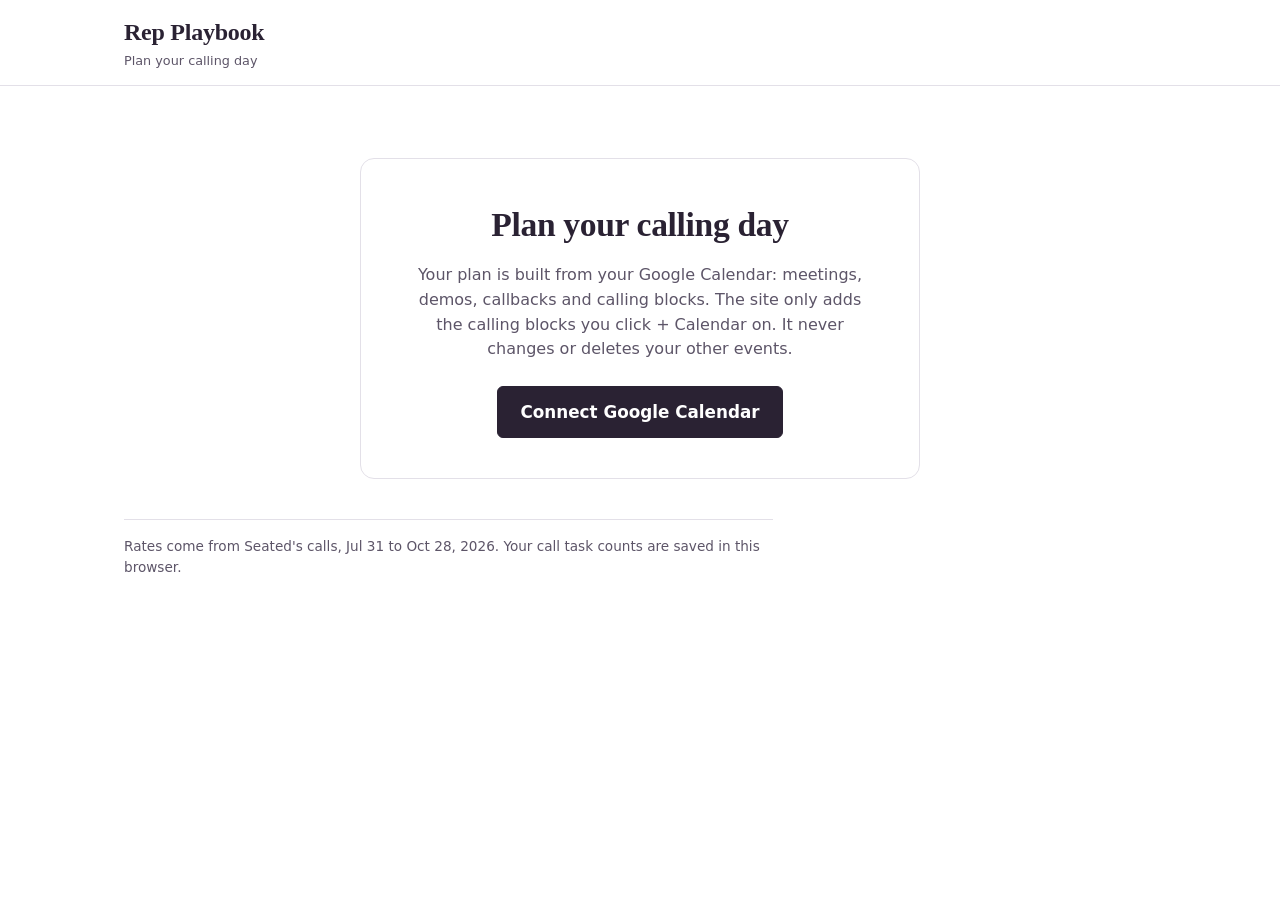
==== commit 09fdd811: "Add files via upload" ====
--- a/index.html
+++ b/index.html
@@ -63,7 +63,7 @@
 
     <section class="connect-card" id="connect-card">
       <h1>Plan your calling day</h1>
-      <p>Your plan is built from your Google Calendar: meetings, demos, callbacks and calling blocks. It's read-only. The site can see your events, never change them.</p>
+      <p>Your plan is built from your Google Calendar: meetings, demos, callbacks and calling blocks. The site only adds the calling blocks you click + Calendar on. It never changes or deletes your other events.</p>
       <div id="cal-box" aria-live="polite"></div>
     </section>
 
--- a/styles.css
+++ b/styles.css
@@ -249,6 +249,8 @@
 .cal-block .b-why { color: var(--ink-soft); margin-top: 2px; }
 .cal-add { float: right; font-size: 0.78rem; font-weight: 600; margin-left: 8px; color: var(--blue); text-decoration: none; white-space: nowrap; }
 .cal-add:hover { text-decoration: underline; }
+button.cal-add { background: none; border: 0; padding: 0; font-family: inherit; cursor: pointer; }
+button.cal-add:disabled { color: var(--ink-soft); cursor: default; text-decoration: none; }
 .cal-add.on { color: var(--green); }
 .changes .cal-add { float: none; font-size: 0.85rem; }
 .t-prep { background: var(--lav-bg); border-color: #8c7fa3; }
@@ -384,3 +386,13 @@
   .stat-num { font-size: 1.4rem; }
   .connect-card { padding: 28px 18px; }
 }
+
+.rga-line { margin: 6px 0 8px; }
+.rga-top { display: flex; align-items: baseline; gap: 8px; font-size: 0.86rem; }
+.rga-top span:first-child { flex: 1; color: var(--ink-soft); }
+.rga-top strong { font-family: var(--serif); font-size: 1.15rem; }
+.rga-mins { color: var(--ink-soft); font-size: 0.8rem; min-width: 5.5em; text-align: right; }
+.rga-line .rga-meter { height: 8px; margin: 4px 0 0; max-width: none; }
+.rga-line.now .rga-fill { background: var(--green); }
+.rga-line.opt .rga-fill { background: repeating-linear-gradient(135deg, #8fc4b3 0, #8fc4b3 6px, #b9dccf 6px, #b9dccf 12px); }
+.rga-line.now .rga-top strong { color: var(--green); }
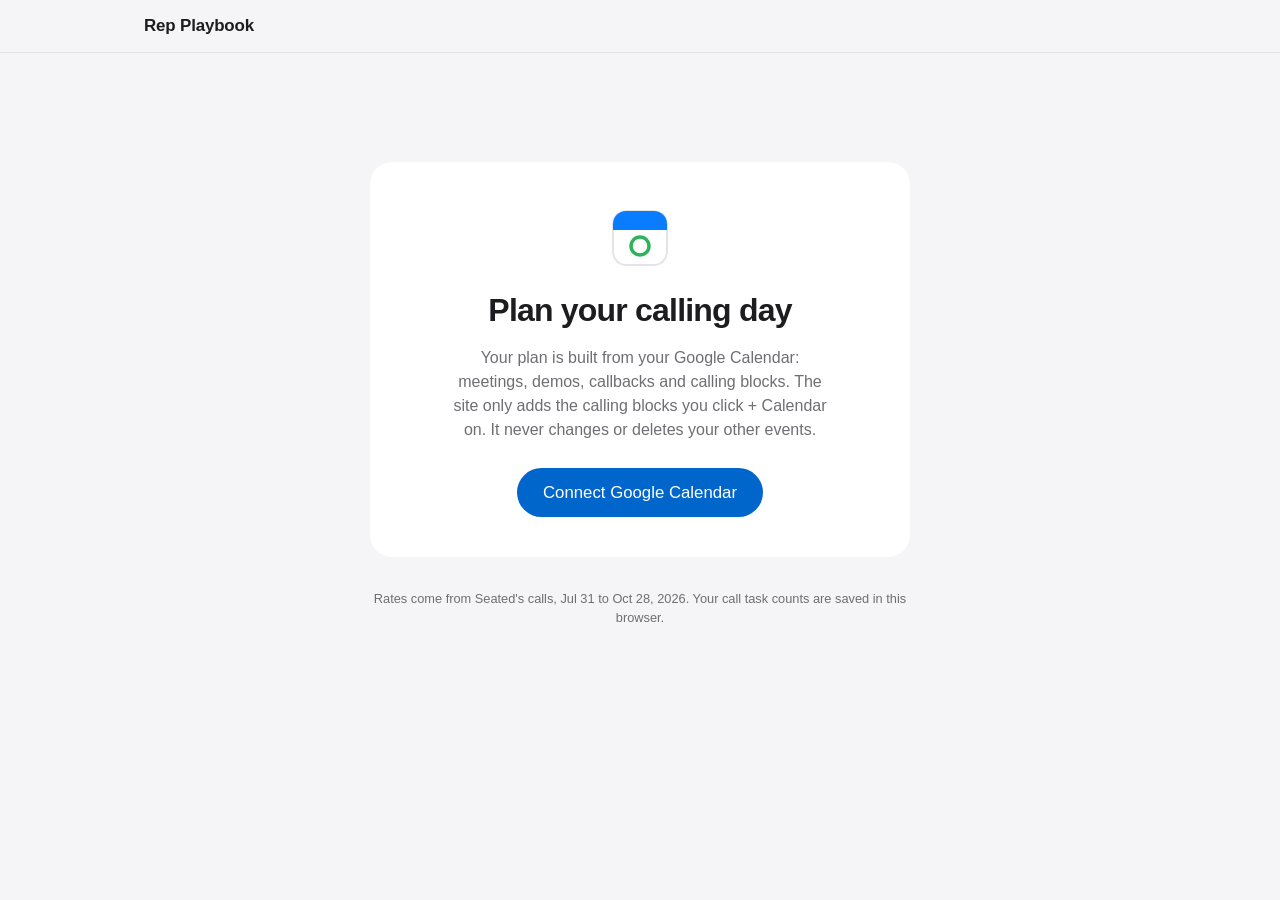
==== commit f1ee198e: "Add files via upload" ====
--- a/index.html
+++ b/index.html
@@ -9,7 +9,7 @@
 <body>
 <header class="site-head">
   <div class="wrap">
-    <p class="brand">Rep Playbook <small>Plan your calling day</small></p>
+    <p class="brand">Rep Playbook</p>
     <nav class="tabs" id="tabs" aria-label="Sections">
       <a href="#how-it-works" id="tab-how">1. How it works</a>
       <a href="#my-day" id="tab-day">2. My day</a>
@@ -84,12 +84,12 @@
         </div>
 
         <div class="goal-body">
+          <div class="meters" id="meters"></div>
           <div class="goal-inputs">
             <div><label for="mobile-tasks">Mobile call tasks</label><input type="number" id="mobile-tasks" min="0" max="1000" step="1" inputmode="numeric" placeholder="0"></div>
             <div><label for="restaurant-tasks">Restaurant call tasks</label><input type="number" id="restaurant-tasks" min="0" max="1000" step="1" inputmode="numeric" placeholder="0"></div>
-            <div><span class="label-like">Callbacks</span><div class="auto" id="cb-count">0</div><span class="hint">from your calendar</span></div>
+            <div><span class="label-like">Callbacks<span class="hint">from your calendar</span></span><div class="auto" id="cb-count">0</div></div>
           </div>
-          <div class="meters" id="meters"></div>
         </div>
 
         <div class="next">
@@ -108,17 +108,22 @@
 
       <section class="card plan-card" aria-labelledby="plan-title">
         <div class="plan-head">
-          <h2 id="plan-title">Today's plan</h2>
+          <div>
+            <h2 id="plan-title">Today's plan</h2>
+            <p class="hint">Click any block for what to do. Click a meeting or callback to change how it's treated.</p>
+            <p class="legend-line"><i class="t-cbpill" aria-hidden="true"></i> Callbacks: dial them during your blocks. They don't take up time.</p>
+          </div>
           <div class="rga" id="rga"></div>
         </div>
-        <p class="hint">Click any block for what to do. Click a meeting or callback to change how it's treated.</p>
-        <p class="legend-line"><i class="t-cbpill" aria-hidden="true"></i> Callbacks: dial them during your blocks. They don't take up time.</p>
         <ul class="plan-notes" id="plan-notes" hidden></ul>
         <div class="calendar" id="calendar"></div>
+        <div class="submit-box" id="submit-box" hidden>
+          <button class="btn btn-primary" id="submit-plan" type="button">Submit Gameplan!</button>
+          <p class="hint submit-status" id="submit-status" aria-live="polite"></p>
+        </div>
       </section>
 
       <div class="planner-foot">
-        <p class="hint" id="share-note" hidden>Your daily numbers (call tasks, callbacks, calling time and meeting counts) are shared with your manager. Meeting titles and who you're meeting are not.</p>
         <button class="link-btn" id="clear-day" type="button">Clear this day's call tasks</button>
       </div>
     </div>
--- a/styles.css
+++ b/styles.css
@@ -1,398 +1,523 @@
+/* Rep Playbook styles. Colors and type live in :root; everything else uses them. */
 :root {
-  --ink: #2a2233;
-  --ink-soft: #5d5568;
-  --paper: #ffffff;
-  --surface: #f7f6fa;
-  --line: #e3e0e8;
-  --green: #1f6f5c;
-  --green-bg: #dcefe8;
-  --blue: #2f5da8;
-  --blue-bg: #e1eaf8;
-  --amber: #9a6512;
-  --amber-bg: #fbefd9;
-  --prime-bg: #f6d9a3;
-  --lav-bg: #eeeaf4;
-  --grey-bg: #ececef;
-  --red: #b42318;
-  --red-bg: #fde8e6;
-  --warn-bg: #fff4d6;
-  --radius-sm: 6px;
-  --radius-lg: 14px;
-  --serif: "Iowan Old Style", "Palatino Linotype", Palatino, "Book Antiqua", Georgia, serif;
-  --sans: system-ui, -apple-system, "Segoe UI", Roboto, "Helvetica Neue", Arial, sans-serif;
+  --bg: #f5f5f7;            /* page */
+  --paper: #ffffff;         /* cards */
+  --fill: #f2f2f7;          /* tracks, segmented controls, table heads */
+  --ink: #1d1d1f;
+  --ink-soft: #6e6e73;
+  --line: #e3e3e8;
+  --hair: rgba(0, 0, 0, 0.08);
+  --blue: #0066cc;          /* actions and links */
+  --blue-bg: #e8f1fc;
+  --green: #1d8348;
+  --green-bg: #e4f4ea;
+  --amber: #9a5b00;
+  --amber-bg: #fff3df;
+  --prime-bg: #fde3bd;
+  --lav-bg: #efedf5;
+  --grey-bg: #ececf0;
+  --red: #c4281c;
+  --red-bg: #fdecea;
+  --warn-bg: #fff6e0;
+  --ink-faint: #a1a1a6;
+  --fill-2: #e8e8ed;
+  --bar: rgba(245, 245, 247, 0.8);
+  --popover: rgba(255, 255, 255, 0.96);
+  --blue-btn: #0066cc;
+  --blue-hover: #0077ed;
+  --green-soft: #9fd3b3;
+  --warn-ink: #5c3d00;
+  --amber-line: #f0c27a;
+  --grid-minor: #f3f3f6;
+  --now: #ff3b30;
+  /* calendar blocks: b- = fill, e- = left edge */
+  --b-mobile: #e3efff;
+  --b-restaurant: #fff2de;  --e-restaurant: #f0a024;
+  --e-prime: #db7d00;
+  --b-sweep: #d6efdf;
+  --b-rebooks: #fdecf1;     --e-rebooks: #e0567f;
+  --b-practice: #f3e9f8;    --e-practice: #9b51c0;
+  --b-leads: #e8f0f2;       --e-leads: #6b8a96;
+  --e-admin: #9a90b3;
+  --e-grey: #b4b4bb;
+  --stripe-a: #f0f0f3;      --stripe-b: #e9e9ee;  --e-fixed: #7c7c85;
+  --ring-cold: #0a7cff;
+  --ring-cb: #2eb35a;
+  --radius-sm: 8px;
+  --radius-lg: 18px;
+  --sans: -apple-system, BlinkMacSystemFont, "SF Pro Text", "Inter", "Segoe UI", Roboto, "Helvetica Neue", Arial, sans-serif;
+  --display: -apple-system, BlinkMacSystemFont, "SF Pro Display", "Inter", "Segoe UI", Roboto, "Helvetica Neue", Arial, sans-serif;
+  --num: ui-rounded, "SF Pro Rounded", var(--display);
+  --serif: var(--display);  /* kept so older rules still resolve */
+  color-scheme: light dark;
+}
+
+/* Dark mode: follows the computer or phone setting. Only colors change. */
+@media (prefers-color-scheme: dark) {
+  :root {
+    --bg: #000000;
+    --paper: #1c1c1e;
+    --fill: #2c2c2e;
+    --fill-2: #3a3a3c;
+    --ink: #f5f5f7;
+    --ink-soft: #a1a1a6;
+    --ink-faint: #6e6e73;
+    --line: #38383a;
+    --hair: rgba(255, 255, 255, 0.09);
+    --bar: rgba(22, 22, 23, 0.8);
+    --popover: #2c2c2e;
+    --blue: #4da3ff;
+    --blue-bg: #192f46;
+    --blue-btn: #0a84ff;
+    --blue-hover: #3395ff;
+    --green: #32d74b;
+    --green-bg: #1f3927;
+    --green-soft: #2f7d45;
+    --amber: #ffb340;
+    --amber-bg: #40311b;
+    --amber-line: #825715;
+    --warn-bg: #3c2e1b;
+    --warn-ink: #ffd18a;
+    --red: #ff6961;
+    --red-bg: #402322;
+    --lav-bg: #32303b;
+    --grey-bg: #2c2c2e;
+    --prime-bg: #604015;
+    --grid-minor: #242426;
+    --now: #ff453a;
+    --ring-cold: #0a84ff;
+    --ring-cb: #30d158;
+    --b-mobile: #183350;
+    --b-restaurant: #40311b;  --e-restaurant: #ff9f0a;
+    --e-prime: #ff9500;
+    --b-sweep: #20442b;
+    --b-rebooks: #45212a;      --e-rebooks: #ff375f;
+    --b-practice: #3d2848;    --e-practice: #bf5af2;
+    --b-leads: #293439;      --e-leads: #6fa3b5;
+    --e-admin: #8e86a8;
+    --e-grey: #636366;
+    --stripe-a: #2a2a2c;  --stripe-b: #232325;  --e-fixed: #8e8e93;
+  }
 }
 
 * { box-sizing: border-box; }
-html { scroll-behavior: smooth; }
+html { scroll-behavior: smooth; -webkit-text-size-adjust: 100%; }
 @media (prefers-reduced-motion: reduce) { html { scroll-behavior: auto; } * { transition: none !important; animation: none !important; } }
 
 body {
   margin: 0;
   font-family: var(--sans);
   font-size: 16px;
-  line-height: 1.55;
+  line-height: 1.5;
   color: var(--ink);
-  background: var(--paper);
-}
-
-a { color: var(--green); }
-:focus-visible { outline: 3px solid var(--blue); outline-offset: 2px; }
-
-.wrap { max-width: 1080px; margin: 0 auto; padding: 0 24px; }
-
-/* ---------- Header ---------- */
-.site-head { border-bottom: 1px solid var(--line); background: var(--paper); position: sticky; top: 0; z-index: 20; }
-.site-head .wrap { display: flex; align-items: center; justify-content: space-between; gap: 16px; padding-top: 14px; padding-bottom: 14px; flex-wrap: wrap; }
-.brand { font-family: var(--serif); font-size: 1.5rem; font-weight: 600; margin: 0; letter-spacing: -0.01em; }
-.brand small { display: block; font-family: var(--sans); font-size: 0.8rem; font-weight: 400; color: var(--ink-soft); letter-spacing: 0; }
+  background: var(--bg);
+  -webkit-font-smoothing: antialiased;
+}
+
+a { color: var(--blue); text-decoration: none; }
+a:hover { text-decoration: underline; }
+:focus-visible { outline: 3px solid rgba(0, 102, 204, 0.45); outline-offset: 2px; border-radius: 4px; }
+p { max-width: 75ch; }
+
+.wrap { max-width: 1040px; margin: 0 auto; padding: 0 24px; }
+
+/* ---------- Header: translucent bar ---------- */
+.site-head { position: sticky; top: 0; z-index: 20; background: var(--bar); -webkit-backdrop-filter: saturate(180%) blur(20px); backdrop-filter: saturate(180%) blur(20px); border-bottom: 1px solid var(--hair); }
+.site-head .wrap { display: flex; align-items: center; justify-content: space-between; gap: 16px; min-height: 52px; flex-wrap: wrap; }
+.brand { margin: 0; font-family: var(--display); font-size: 1.06rem; font-weight: 600; letter-spacing: -0.01em; }
+.brand small { font-family: var(--sans); font-size: 0.88rem; font-weight: 400; color: var(--ink-soft); margin-left: 8px; letter-spacing: 0; }
 .tabs[hidden] { display: none; }
-.tabs { display: flex; gap: 4px; background: var(--surface); border: 1px solid var(--line); border-radius: 999px; padding: 4px; }
-.tabs a { text-decoration: none; color: var(--ink); padding: 8px 18px; border-radius: 999px; font-weight: 600; font-size: 0.95rem; }
-.tabs a[aria-current="page"] { background: var(--ink); color: #fff; }
-
-main { padding: 32px 0 80px; }
+.tabs { display: flex; gap: 2px; background: var(--fill); border-radius: 9px; padding: 2px; }
+.tabs a { color: var(--ink); padding: 5px 14px; border-radius: 7px; font-weight: 500; font-size: 0.88rem; }
+.tabs a:hover { text-decoration: none; }
+.tabs a[aria-current="page"] { background: var(--paper); box-shadow: 0 1px 2px rgba(0, 0, 0, 0.12); }
+
+main.wrap { padding-top: 28px; padding-bottom: 80px; }
 .tab-panel[hidden] { display: none; }
-.tab-intro { font-family: var(--serif); font-size: 1.15rem; color: var(--ink-soft); max-width: 62ch; margin: 0 0 32px; }
-
-section.block { margin: 0 0 56px; }
-h2 { font-family: var(--serif); font-size: 1.75rem; line-height: 1.2; margin: 0 0 8px; font-weight: 600; letter-spacing: -0.01em; }
-h3 { font-size: 1.05rem; margin: 24px 0 8px; }
+.tab-intro { font-size: 1.12rem; color: var(--ink-soft); max-width: 62ch; margin: 0 0 28px; }
+
+section.block { margin: 0 0 48px; }
+h2 { font-family: var(--display); font-size: 1.6rem; line-height: 1.2; margin: 0 0 8px; font-weight: 700; letter-spacing: -0.02em; }
+h3 { font-size: 1.05rem; margin: 24px 0 8px; font-weight: 600; }
 .lede { color: var(--ink-soft); max-width: 70ch; margin: 0 0 20px; }
-p { max-width: 75ch; }
-
-/* ---------- Automatic box ---------- */
-.auto-box { border: 2px solid var(--green); border-radius: var(--radius-lg); padding: 20px 24px; background: var(--green-bg); margin-bottom: 28px; }
-.auto-box h2 { font-size: 1.35rem; }
+.hint { font-size: 0.85rem; color: var(--ink-soft); margin: 2px 0 6px; }
+.eyebrow { margin: 0; font-size: 0.9rem; font-weight: 600; color: var(--ink-soft); }
+
+/* ---------- Buttons and inputs ---------- */
+.btn { font: inherit; font-size: 0.95rem; font-weight: 500; padding: 8px 18px; border-radius: 999px; border: 0; background: var(--fill); color: var(--blue); cursor: pointer; }
+.btn:hover { background: var(--fill-2); }
+.btn-primary { background: var(--blue-btn); color: #fff; }
+.btn-primary:hover { background: var(--blue-hover); }
+.btn:disabled { opacity: 0.45; cursor: not-allowed; }
+.btn-big { font-size: 1.05rem; padding: 12px 26px; }
+.link-btn { font: inherit; background: none; border: 0; padding: 0; color: var(--blue); cursor: pointer; }
+.link-btn:hover { text-decoration: underline; }
+label { font-weight: 500; display: block; margin: 12px 0 4px; font-size: 0.93rem; }
+input[type="number"], input[type="time"], input[type="text"], select {
+  font: inherit; color: var(--ink); background: var(--paper); border: 1px solid var(--line); border-radius: var(--radius-sm); padding: 8px 10px;
+}
+input[type="number"] { -moz-appearance: textfield; appearance: textfield; }
+input[type="number"]::-webkit-inner-spin-button, input[type="number"]::-webkit-outer-spin-button { -webkit-appearance: none; margin: 0; }
+input:focus { outline: none; border-color: var(--blue); box-shadow: 0 0 0 3px rgba(0, 102, 204, 0.2); }
+
+/* ---------- Cards ---------- */
+.card { background: var(--paper); border-radius: var(--radius-lg); padding: 28px 32px; margin-bottom: 20px; }
+.panel { background: var(--paper); border-radius: var(--radius-lg); padding: 20px 24px; margin-bottom: 20px; }
+.panel h3 { margin-top: 0; font-size: 1.15rem; }
+
+/* ---------- Connect ---------- */
+.connect-card { max-width: 540px; margin: 9vh auto 0; text-align: center; padding: 48px 36px 40px; background: var(--paper); border-radius: 22px; }
+.connect-card::before { content: ""; display: block; width: 56px; height: 56px; margin: 0 auto 20px; border-radius: 14px;
+  background: var(--paper) url("data:image/svg+xml,%3Csvg xmlns='http://www.w3.org/2000/svg' viewBox='0 0 56 56'%3E%3Crect x='1' y='1' width='54' height='54' rx='13' fill='%23fff' stroke='%23e3e3e8' stroke-width='2'/%3E%3Cpath d='M1 14A13 13 0 0 1 14 1h28a13 13 0 0 1 13 13v6H1z' fill='%230a7cff'/%3E%3Ccircle cx='28' cy='36' r='9' fill='none' stroke='%232eb35a' stroke-width='3.5'/%3E%3C/svg%3E") center / contain no-repeat; }
+.connect-card h1 { font-family: var(--display); font-weight: 700; font-size: 2rem; margin: 0 0 12px; letter-spacing: -0.025em; }
+.connect-card p { color: var(--ink-soft); margin: 0 auto 26px; max-width: 44ch; }
+.cal-status { margin: 0 0 12px; }
+.cal-status.err { color: var(--red); }
+
+/* ---------- Planner bar ---------- */
+.planner-bar { display: flex; justify-content: space-between; align-items: center; gap: 16px; flex-wrap: wrap; margin-bottom: 20px; }
+.day-switch { display: inline-flex; background: var(--fill-2); border-radius: 11px; padding: 3px; gap: 2px; }
+.day-switch button { font: inherit; border: 0; background: none; border-radius: 9px; padding: 7px 20px; cursor: pointer; color: var(--ink); text-align: left; line-height: 1.2; }
+.day-switch button strong { display: block; font-size: 0.95rem; font-weight: 600; }
+.day-switch button span { font-size: 0.78rem; color: var(--ink-soft); }
+.day-switch button[aria-pressed="true"] { background: var(--paper); box-shadow: 0 1px 3px rgba(0, 0, 0, 0.12), 0 0 0 0.5px rgba(0, 0, 0, 0.04); }
+.cal-mini { display: flex; gap: 16px; align-items: center; font-size: 0.86rem; }
+.cal-mini .hint { margin: 0; }
+
+/* ---------- Goal card ---------- */
+.goal-head { display: flex; justify-content: space-between; align-items: flex-start; gap: 16px; }
+.goal-big { font-family: var(--num); font-size: 2.6rem; font-weight: 700; line-height: 1; margin: 6px 0 4px; letter-spacing: -0.02em; font-variant-numeric: tabular-nums; }
+.goal-sub { margin: 0; color: var(--ink-soft); font-size: 0.92rem; }
+.status-pill { font-size: 0.85rem; font-weight: 600; padding: 5px 12px; border-radius: 999px; white-space: nowrap; }
+.status-pill::before { content: ""; display: inline-block; width: 7px; height: 7px; border-radius: 50%; background: currentColor; margin-right: 7px; vertical-align: 1px; }
+.status-pill.good { background: var(--green-bg); color: var(--green); }
+.status-pill.bad { background: var(--amber-bg); color: var(--amber); }
+
+.goal-body { display: grid; grid-template-columns: minmax(0, 1fr) minmax(0, 1fr); gap: 32px; margin-top: 24px; align-items: center; }
+
+/* Rings: cold dials outside, callbacks inside */
+.meters { display: flex; align-items: center; gap: 24px; }
+.rings { flex: none; width: 132px; height: 132px; }
+.rings circle { fill: none; stroke-linecap: round; }
+.rings .arc { transition: stroke-dashoffset 0.5s cubic-bezier(.3, .7, .2, 1); }
+.ring-legend { display: grid; gap: 14px; margin: 0; min-width: 0; }
+.ring-legend div { display: grid; grid-template-columns: 10px 1fr; column-gap: 10px; align-items: baseline; }
+.ring-legend i { width: 10px; height: 10px; border-radius: 50%; align-self: center; }
+.ring-legend dt { font-family: var(--num); font-size: 1.5rem; font-weight: 700; line-height: 1.1; font-variant-numeric: tabular-nums; grid-column: 2; }
+.ring-legend dt small { font-size: 0.95rem; font-weight: 600; color: var(--ink-soft); }
+.ring-legend dd { margin: 0; font-size: 0.85rem; color: var(--ink-soft); grid-column: 2; }
+.ring-legend .done dt::after { content: " \2713"; color: var(--green); font-size: 1.1rem; }
+
+/* Inputs as a grouped list */
+.goal-inputs { background: var(--fill); border-radius: 12px; padding: 0 14px; }
+.goal-inputs > div { display: flex; align-items: center; justify-content: space-between; gap: 12px; min-height: 52px; border-bottom: 1px solid var(--hair); }
+.goal-inputs > div:last-child { border-bottom: 0; }
+.goal-inputs label, .label-like { margin: 0; font-weight: 500; font-size: 0.95rem; }
+.label-like .hint { display: block; margin: 0; font-size: 0.78rem; font-weight: 400; }
+.goal-inputs input { width: 96px; text-align: right; font-family: var(--num); font-size: 1.2rem; font-weight: 600; padding: 6px 10px; font-variant-numeric: tabular-nums; }
+.goal-inputs .auto { font-family: var(--num); font-size: 1.2rem; font-weight: 600; padding: 0 11px; font-variant-numeric: tabular-nums; }
+
+/* Next steps */
+.next { margin-top: 26px; padding-top: 22px; border-top: 1px solid var(--line); }
+.next-steps { margin: 10px 0 0; padding: 0; list-style: none; counter-reset: step; }
+.next-steps > li { counter-increment: step; position: relative; padding-left: 34px; margin: 10px 0; }
+.next-steps > li::before { content: counter(step); position: absolute; left: 0; top: 1px; width: 22px; height: 22px; border-radius: 50%; background: var(--ink); color: var(--paper); font-size: 0.78rem; font-weight: 600; display: grid; place-items: center; }
+.add-list { margin: 8px 0 0; padding: 0; list-style: none; }
+.add-list li { display: flex; align-items: center; justify-content: space-between; gap: 12px; padding: 7px 0; border-bottom: 1px solid var(--hair); font-size: 0.92rem; color: var(--ink-soft); max-width: 460px; }
+.add-list li:last-child { border-bottom: 0; }
+.payoff { margin: 14px 0 0; color: var(--green); font-weight: 600; }
+.payoff:empty { display: none; }
+
+/* + Calendar: a small pill button wherever it appears */
+.cal-add { display: inline-block; font-size: 0.78rem; font-weight: 600; color: var(--blue); background: var(--blue-bg); border-radius: 999px; padding: 2px 10px; white-space: nowrap; text-decoration: none; }
+.cal-add:hover { text-decoration: none; filter: brightness(0.96); }
+button.cal-add { border: 0; font-family: inherit; cursor: pointer; }
+button.cal-add:disabled { color: var(--ink-soft); background: var(--fill); cursor: default; }
+.cal-add.on { color: var(--green); background: none; padding: 0; }
+
+/* Stats */
+.goal-stats { display: grid; grid-template-columns: repeat(3, minmax(0, 1fr)); gap: 16px; margin-top: 24px; padding-top: 22px; border-top: 1px solid var(--line); }
+.stat-num { font-family: var(--num); font-size: 1.75rem; font-weight: 700; line-height: 1.1; letter-spacing: -0.01em; font-variant-numeric: tabular-nums; }
+.stat-label { font-size: 0.85rem; color: var(--ink-soft); }
+.details { margin-top: 20px; }
+.details summary { cursor: pointer; font-weight: 500; color: var(--blue); font-size: 0.92rem; list-style: none; }
+.details summary::-webkit-details-marker { display: none; }
+.details summary::after { content: ""; display: inline-block; width: 6px; height: 6px; border-right: 2px solid currentColor; border-bottom: 2px solid currentColor; transform: rotate(-45deg); margin-left: 8px; vertical-align: 2px; transition: transform .2s; }
+.details[open] summary::after { transform: rotate(45deg); vertical-align: 4px; }
+.details .table-scroll { margin: 14px 0 8px; }
+
+/* ---------- Plan card ---------- */
+.plan-head { display: flex; justify-content: space-between; align-items: flex-start; gap: 24px; flex-wrap: wrap; margin-bottom: 20px; }
+.plan-head h2 { margin: 0 0 6px; }
+.plan-head > div:first-child { flex: 1 1 320px; max-width: 52ch; }
+.plan-head .hint { margin: 0 0 4px; }
+.rga { min-width: 280px; max-width: 380px; flex: 1; }
+.rga-line { margin: 8px 0; }
+.rga-top { display: flex; align-items: baseline; gap: 8px; font-size: 0.86rem; }
+.rga-top span:first-child { flex: 1; color: var(--ink-soft); }
+.rga-top strong { font-family: var(--num); font-size: 1.05rem; font-weight: 700; font-variant-numeric: tabular-nums; }
+.rga-mins { color: var(--ink-soft); font-size: 0.8rem; min-width: 5.5em; text-align: right; }
+.rga-meter { height: 6px; background: var(--fill); border-radius: 999px; overflow: hidden; margin: 5px 0 0; }
+.rga-fill { height: 100%; background: var(--green); border-radius: 999px; }
+.rga-line.now .rga-top strong { color: var(--green); }
+.rga-line.opt .rga-fill { background: var(--green-soft); }
+.rga-def { margin: 6px 0 0; font-size: 0.78rem; color: var(--ink-soft); line-height: 1.45; }
+.legend-line { display: flex; align-items: center; gap: 8px; font-size: 0.85rem; margin: 0; color: var(--ink-soft); }
+.legend-line i { display: inline-block; width: 26px; height: 12px; border-radius: 999px; background: var(--green-bg); border: 1px solid var(--green-soft); }
+.plan-notes { margin: 0 0 16px; padding: 12px 16px 12px 34px; background: var(--warn-bg); border-radius: 12px; font-size: 0.9rem; color: var(--warn-ink); }
+.plan-notes li { margin: 2px 0; }
+
+/* ---------- The calendar ---------- */
+.calendar { --slot: 30px; position: relative; margin-left: 56px; border-top: 1px solid var(--line); background:
+  repeating-linear-gradient(to bottom, transparent 0, transparent calc(var(--slot) * 2 - 1px), var(--line) calc(var(--slot) * 2 - 1px), var(--line) calc(var(--slot) * 2)),
+  repeating-linear-gradient(to bottom, transparent 0, transparent calc(var(--slot) - 1px), var(--grid-minor) calc(var(--slot) - 1px), var(--grid-minor) var(--slot)); }
+.cal-hours { position: absolute; left: -56px; top: 0; width: 48px; }
+.cal-hours div { position: absolute; right: 0; font-size: 0.74rem; font-weight: 500; color: var(--ink-soft); transform: translateY(-50%); white-space: nowrap; background: var(--paper); padding: 0 2px; }
+.cal-list { list-style: none; margin: 0; padding: 0; }
+.cal-block { position: absolute; left: 4px; right: 4px; border-radius: 6px; padding: 3px 10px; overflow: hidden; border-left: 3px solid; font-size: 0.84rem; line-height: 1.3; }
+.cal-block.clickable { cursor: pointer; transition: filter .15s; }
+.cal-block.clickable:hover { filter: brightness(0.97); }
+.cal-block.clickable:focus-visible { outline: 2px solid var(--blue); outline-offset: 1px; }
+.calendar .cal-block, .calendar .cal-ignored { right: 62px; }
+.calendar.has-lane .cal-block, .calendar.has-lane .cal-ignored { right: 248px; }
+.cal-block .b-title { white-space: nowrap; overflow: hidden; text-overflow: ellipsis; }
+.cal-block .b-title > span { font-weight: 600; }
+.cal-block .b-title > .b-time { font-weight: 400; }
+.cal-block .b-time { color: var(--ink-soft); font-weight: 400; margin-left: 6px; font-variant-numeric: tabular-nums; }
+.cal-block .b-title .cal-add { float: right; margin: 1px 0 0 8px; }
+.cal-block .b-who { color: var(--ink-soft); font-size: 0.78rem; margin-top: 1px; display: -webkit-box; -webkit-line-clamp: 2; -webkit-box-orient: vertical; overflow: hidden; }
+.cal-block .b-why { color: var(--ink-soft); margin-top: 2px; }
+
+/* RGA tag: quiet label on the right of every block */
+.rga-tag { position: absolute; right: 0; width: 56px; border-radius: 6px; font-size: 0.66rem; font-weight: 600; display: flex; align-items: center; justify-content: center; text-align: center; line-height: 1.1; overflow: hidden; }
+.rga-tag.is-rga, .rga-swatch.is-rga { background: var(--green-bg); color: var(--green); }
+.rga-tag.non-rga, .rga-swatch.non-rga { background: none; color: var(--ink-faint); }
+
+/* Block colors (also used on the dashboard) */
+.t-rebooks { background: var(--b-rebooks); border-color: var(--e-rebooks); }
+.t-prep, .t-wrap, .t-admin { background: var(--lav-bg); border-color: var(--e-admin); }
+.t-practice { background: var(--b-practice); border-color: var(--e-practice); }
+.t-leads { background: var(--b-leads); border-color: var(--e-leads); }
+.t-callbacks { background: var(--green-bg); border-color: var(--ring-cb); }
+.t-sweep { background: var(--b-sweep); border-color: var(--green); }
+.t-mobile { background: var(--b-mobile); border-color: var(--ring-cold); }
+.t-restaurant { background: var(--b-restaurant); border-color: var(--e-restaurant); }
+.t-prime { background: var(--prime-bg); border-color: var(--e-prime); }
+.t-break, .t-lunch { background: var(--grey-bg); border-color: var(--e-grey); }
+.t-fixed { background: repeating-linear-gradient(135deg, var(--stripe-a) 0, var(--stripe-a) 6px, var(--stripe-b) 6px, var(--stripe-b) 12px); border-color: var(--e-fixed); }
+.t-fixed .b-title svg { vertical-align: -2px; margin-right: 4px; }
+.t-demo { background: var(--paper); border-color: var(--green); box-shadow: inset 0 0 0 1px var(--green-soft); }
+.t-skipped { background: var(--paper); border: 1.5px dashed var(--e-grey); color: var(--ink-soft); }
+
+/* Now line (today only) */
+.cal-now { position: absolute; left: -6px; right: 0; height: 0; border-top: 2px solid var(--now); z-index: 4; pointer-events: none; }
+.cal-now::before { content: ""; position: absolute; left: -5px; top: -6px; width: 10px; height: 10px; border-radius: 50%; background: var(--now); }
+
+/* Callback pills */
+.cb-pill { position: absolute; right: 62px; width: 178px; height: 21px; z-index: 3; font: inherit; font-size: 0.74rem; text-align: left; background: var(--green-bg); color: var(--ink); border: 1px solid var(--green-soft); border-radius: 999px; padding: 0 9px; cursor: pointer; white-space: nowrap; overflow: hidden; text-overflow: ellipsis; }
+.cb-pill strong { font-weight: 600; font-variant-numeric: tabular-nums; }
+.cb-pill:hover { filter: brightness(0.96); }
+.legend .t-cbpill { background: var(--green-bg); border: 1px solid var(--green); border-radius: 999px; }
+.cal-ignored { position: absolute; left: 4px; right: 4px; border: 1.5px dashed var(--ink-faint); border-radius: 6px; pointer-events: none; z-index: 2; }
+.ign-undo { pointer-events: auto; position: absolute; right: 6px; bottom: 3px; font: inherit; font-size: 0.74rem; background: var(--paper); border: 1px solid var(--line); border-radius: 999px; padding: 0 8px; color: var(--ink-soft); cursor: pointer; max-width: 70%; white-space: nowrap; overflow: hidden; text-overflow: ellipsis; }
+
+/* Popovers */
+.cal-menu { position: absolute; left: 24px; z-index: 5; background: var(--popover); -webkit-backdrop-filter: blur(20px); backdrop-filter: blur(20px); border-radius: 14px; box-shadow: 0 0 0 0.5px rgba(0, 0, 0, 0.12), 0 12px 40px rgba(0, 0, 0, 0.16); padding: 10px; width: min(320px, calc(100% - 48px)); animation: pop .16s ease-out; }
+@keyframes pop { from { opacity: 0; transform: scale(.97) translateY(-4px); } }
+.cal-info { width: min(420px, calc(100% - 48px)); }
+.cal-menu-title { margin: 4px 8px 2px; font-weight: 600; font-size: 0.98rem; }
+.cal-menu-sub { margin: 0 8px 8px; font-size: 0.82rem; color: var(--ink-soft); }
+.cal-menu-who { margin: 0 8px 8px; font-size: 0.86rem; }
+.cal-menu-note { margin: 0 8px 8px; font-size: 0.86rem; background: var(--amber-bg); border-radius: var(--radius-sm); padding: 8px 10px; }
+.cal-menu-note .cal-add { margin: 0; }
+.cal-menu button { display: block; width: 100%; text-align: left; font: inherit; background: none; border: 0; border-radius: var(--radius-sm); padding: 8px 10px 8px 32px; cursor: pointer; color: var(--ink); position: relative; }
+.cal-menu button strong { font-weight: 500; }
+.cal-menu button span { display: block; font-size: 0.8rem; color: var(--ink-soft); }
+.cal-menu button:hover, .cal-menu button:focus-visible { background: var(--fill); }
+.cal-menu button.on::before { content: "\2713"; position: absolute; left: 11px; top: 8px; color: var(--blue); font-weight: 700; }
+.cal-menu button.on strong { color: var(--blue); }
+.info-h { margin: 10px 8px 2px; font-weight: 600; font-size: 0.8rem; color: var(--ink-soft); }
+.info-list { margin: 0 0 4px; padding-left: 1.7em; font-size: 0.9rem; }
+.info-list li { margin: 3px 0; }
+.info-foot { display: flex; gap: 10px; align-items: center; justify-content: flex-end; margin-top: 10px; padding-top: 10px; border-top: 1px solid var(--hair); }
+.info-foot .btn { width: auto; display: inline-block; padding: 6px 16px; }
+.cal-menu .info-foot .btn { padding: 6px 16px; background: var(--fill-2); }
+.chip { display: inline-block; font-size: 0.7rem; font-weight: 600; border-radius: 999px; padding: 0 7px; margin-right: 6px; vertical-align: 1px; }
+.chip.warn { background: var(--amber-bg); color: var(--amber); border: 1px solid var(--amber-line); }
+
+/* Submit */
+.submit-box { display: flex; align-items: center; gap: 18px; flex-wrap: wrap; border-top: 1px solid var(--line); margin-top: 24px; padding-top: 20px; }
+.submit-box .btn { padding: 11px 26px; font-size: 1rem; font-weight: 600; }
+.submit-box .submit-status { margin: 0; max-width: 60ch; }
+.submit-status.ok { color: var(--green); font-weight: 600; }
+.submit-status.warn { color: var(--amber); font-weight: 600; }
+
+.planner-foot { display: flex; justify-content: center; margin-top: 8px; }
+.planner-foot .link-btn { font-size: 0.88rem; color: var(--ink-soft); }
+.footer-note { color: var(--ink-soft); font-size: 0.8rem; text-align: center; margin: 32px auto 0; }
+
+/* ---------- Tables ---------- */
+.table-scroll { overflow-x: auto; background: var(--paper); border: 1px solid var(--line); border-radius: 12px; }
+table { border-collapse: collapse; width: 100%; font-size: 0.9rem; }
+th, td { text-align: left; padding: 10px 14px; border-bottom: 1px solid var(--hair); vertical-align: top; }
+th { background: var(--fill); font-weight: 600; font-size: 0.8rem; color: var(--ink-soft); vertical-align: bottom; }
+tr:last-child td { border-bottom: 0; }
+.check-table td.num, .check-table th.num { text-align: right; font-variant-numeric: tabular-nums; }
+.check-table td.num { white-space: nowrap; }
+.check-table .bad { color: var(--red); font-weight: 600; }
+.check-table .ok { color: var(--green); font-weight: 600; }
+
+/* ---------- Dashboard ---------- */
+#d-auth:not(.signed-in) { max-width: 480px; margin: 6vh auto 0; text-align: center; padding: 36px 32px; border-radius: 22px; }
+#d-auth:not(.signed-in) h3 { font-size: 1.5rem; font-weight: 700; letter-spacing: -0.02em; }
+#d-auth:not(.signed-in) .hint { margin: 0 auto 20px; max-width: 40ch; font-size: 0.92rem; }
+#d-auth:not(.signed-in) .btn { padding: 11px 24px; font-size: 1rem; }
+.panel.signed-in { display: flex; align-items: center; gap: 14px; padding: 0; background: none; margin: -8px 0 18px; }
+.panel.signed-in .cal-status { margin: 0; font-size: 0.88rem; color: var(--ink-soft); }
+.day-toggle { display: flex; gap: 6px; overflow-x: auto; margin: 0 -24px 24px; padding: 2px 24px 6px; scrollbar-width: none; }
+.day-toggle::-webkit-scrollbar { display: none; }
+.day-toggle button { flex: none; font: inherit; font-size: 0.9rem; font-weight: 500; padding: 7px 15px; border: 0; border-radius: 999px; background: var(--paper); cursor: pointer; color: var(--ink); white-space: nowrap; box-shadow: 0 0 0 1px var(--line) inset; }
+.day-toggle button[aria-pressed="true"] { background: var(--ink); color: var(--paper); box-shadow: none; }
+.day-toggle .badge { display: inline-block; margin-left: 6px; font-size: 0.75rem; background: var(--amber-bg); color: var(--amber); border-radius: 999px; padding: 0 7px; }
+.dash-summary { display: grid; grid-template-columns: repeat(auto-fit, minmax(200px, 1fr)); gap: 14px; margin: 0 0 40px; }
+.stats { display: grid; grid-template-columns: repeat(auto-fit, minmax(220px, 1fr)); gap: 14px; margin: 18px 0; }
+.stat { background: var(--paper); border-radius: 16px; padding: 18px 20px; }
+.stat .big { font-family: var(--num); font-size: 2.2rem; line-height: 1; font-weight: 700; letter-spacing: -0.02em; font-variant-numeric: tabular-nums; }
+.stat p { margin: 8px 0 0; color: var(--ink-soft); font-size: 0.9rem; }
+#d-day td:first-child, #d-week td:first-child { font-weight: 600; white-space: nowrap; position: sticky; left: 0; background: var(--paper); }
+#d-day th:first-child, #d-week th:first-child { position: sticky; left: 0; z-index: 1; }
+#d-day td:nth-child(2), #d-day td:nth-child(11) { white-space: nowrap; }
+#d-day td:nth-child(2)::before { content: ""; display: inline-block; width: 7px; height: 7px; border-radius: 50%; background: currentColor; margin-right: 7px; vertical-align: 1px; }
+
+.gp-scroll { overflow-x: auto; background: var(--paper); border: 1px solid var(--line); border-radius: 12px; }
+.gp { display: flex; min-width: min-content; }
+.gp-hours { flex: 0 0 46px; position: relative; border-right: 1px solid var(--hair); }
+.gp-hours .gp-body div { position: absolute; right: 6px; font-size: 0.72rem; color: var(--ink-soft); transform: translateY(-50%); }
+.gp-col { flex: 1 0 160px; border-right: 1px solid var(--hair); }
+.gp-col:last-child { border-right: 0; }
+.gp-head { height: 54px; padding: 8px 10px; border-bottom: 1px solid var(--line); background: var(--fill); font-size: 0.78rem; line-height: 1.35; overflow: hidden; color: var(--ink-soft); }
+.gp-head strong { display: block; font-size: 0.9rem; color: var(--ink); white-space: nowrap; overflow: hidden; text-overflow: ellipsis; }
+.gp-head .ok { color: var(--green); font-weight: 600; }
+.gp-head .bad { color: var(--red); font-weight: 600; }
+.gp-hours .gp-head { padding: 0; }
+.gp-body { position: relative; background: repeating-linear-gradient(to bottom, transparent 0, transparent 79px, var(--hair) 79px, var(--hair) 80px); }
+.gp-b { position: absolute; left: 4px; right: 12px; border-left-width: 3px; border-left-style: solid; border-radius: 4px; padding: 1px 5px; font-size: 0.7rem; line-height: 1.25; overflow: hidden; white-space: nowrap; text-overflow: ellipsis; }
+.gp-b span { color: var(--ink-soft); margin-left: 3px; }
+.gp-cb { position: absolute; right: 3px; width: 6px; height: 6px; border-radius: 50%; background: var(--ring-cb); }
+.gp-b.t-skipped { border-width: 1px; border-left-width: 3px; border-style: dashed; }
+
+/* ---------- How it works (hidden for now; kept working) ---------- */
+.auto-box { border-radius: var(--radius-lg); padding: 20px 24px; background: var(--green-bg); margin-bottom: 28px; }
+.auto-box h2 { font-size: 1.3rem; }
 .auto-box ol { margin: 8px 0 12px; padding-left: 1.3em; }
 .auto-box li { margin: 6px 0; }
 .auto-box p { margin: 0; font-weight: 600; }
-
-/* ---------- Flowchart ---------- */
-.flow { display: flex; flex-direction: column; align-items: stretch; gap: 0; }
+.flow { display: flex; flex-direction: column; align-items: stretch; }
 .flow-step { position: relative; }
-.flow-arrow { width: 2px; height: 22px; background: var(--ink-soft); margin: 0 auto; position: relative; }
-.flow-arrow::after { content: ""; position: absolute; bottom: -1px; left: -5px; border: 6px solid transparent; border-top-color: var(--ink-soft); border-bottom: 0; }
-.flow-node { width: 100%; text-align: left; font: inherit; color: inherit; background: var(--paper); border: 1px solid var(--line); border-radius: var(--radius-sm); padding: 12px 16px; cursor: pointer; display: flex; gap: 12px; align-items: flex-start; }
-.flow-node:hover { border-color: var(--ink-soft); }
-.flow-node .tag { flex: none; font-size: 0.75rem; font-weight: 700; padding: 2px 8px; border-radius: 999px; margin-top: 2px; }
+.flow-arrow { width: 2px; height: 20px; background: var(--ink-faint); margin: 0 auto; position: relative; }
+.flow-arrow::after { content: ""; position: absolute; bottom: -1px; left: -5px; border: 6px solid transparent; border-top-color: var(--ink-faint); border-bottom: 0; }
+.flow-node { width: 100%; text-align: left; font: inherit; color: inherit; background: var(--paper); border: 1px solid var(--line); border-radius: 12px; padding: 12px 16px; cursor: pointer; display: flex; gap: 12px; align-items: flex-start; }
+.flow-node:hover { border-color: var(--ink-faint); }
+.flow-node .tag { flex: none; font-size: 0.74rem; font-weight: 600; padding: 2px 8px; border-radius: 999px; margin-top: 2px; }
 .flow-node .title { font-weight: 600; }
 .flow-node .chev { margin-left: auto; color: var(--ink-soft); flex: none; }
-.flow-detail { border: 1px solid var(--line); border-top: 0; border-radius: 0 0 var(--radius-sm) var(--radius-sm); padding: 12px 16px 14px; background: var(--surface); }
+.flow-detail { border: 1px solid var(--line); border-top: 0; border-radius: 0 0 12px 12px; padding: 12px 16px 14px; background: var(--fill); }
 .flow-detail p { margin: 6px 0; }
-.flow-node[aria-expanded="true"] { border-radius: var(--radius-sm) var(--radius-sm) 0 0; }
+.flow-node[aria-expanded="true"] { border-radius: 12px 12px 0 0; }
 .flow-outcomes { display: grid; grid-template-columns: repeat(auto-fill, minmax(300px, 1fr)); gap: 10px; }
 .flow-outcomes .flow-step { min-width: 0; }
 .flow-highlight .flow-node { border: 2px solid var(--blue); box-shadow: 0 0 0 4px var(--blue-bg); }
-.auto-flag { display: inline-block; font-size: 0.75rem; font-weight: 700; color: var(--green); border: 1px solid var(--green); border-radius: 999px; padding: 0 8px; margin-left: 6px; vertical-align: 1px; }
-
+.auto-flag { display: inline-block; font-size: 0.74rem; font-weight: 600; color: var(--green); border: 1px solid var(--green); border-radius: 999px; padding: 0 8px; margin-left: 6px; vertical-align: 1px; }
 .sys-Salesforce { background: #e2ecfb; color: #1d4c94; }
 .sys-Salesloft { background: #e5f3ec; color: #1f6f5c; }
 .sys-Nooks { background: #f3e6f7; color: #6b2e86; }
 .sys-You { background: #fbefd9; color: #8a5a0f; }
-
 .compare { display: grid; grid-template-columns: 1fr 1fr; gap: 16px; margin-top: 24px; }
-.compare > div { border: 1px solid var(--line); border-radius: var(--radius-lg); padding: 18px 20px; }
-.compare h3 { margin-top: 0; font-family: var(--serif); font-size: 1.2rem; }
+.compare > div { background: var(--paper); border: 1px solid var(--line); border-radius: var(--radius-lg); padding: 18px 20px; }
+.compare h3 { margin-top: 0; font-size: 1.15rem; }
 .compare .dnq { border-color: var(--red); }
-
-/* ---------- Tables ---------- */
-.table-scroll { overflow-x: auto; border: 1px solid var(--line); border-radius: var(--radius-sm); }
-table { border-collapse: collapse; width: 100%; font-size: 0.93rem; }
-th, td { text-align: left; padding: 10px 12px; border-bottom: 1px solid var(--line); vertical-align: top; }
-th { background: var(--surface); font-weight: 600; }
-tr:last-child td { border-bottom: 0; }
-.pill { display: inline-block; font-size: 0.75rem; font-weight: 700; border-radius: 999px; padding: 1px 8px; white-space: nowrap; }
+.pill { display: inline-block; font-size: 0.74rem; font-weight: 600; border-radius: 999px; padding: 1px 8px; white-space: nowrap; }
 .pill-Connect { background: var(--green-bg); color: var(--green); }
 .pill-NoAnswer { background: var(--grey-bg); color: var(--ink-soft); }
 .pill-Meeting { background: var(--prime-bg); color: #6d4708; }
 .pill-Excluded { background: var(--lav-bg); color: var(--ink-soft); }
 .sent-name { font-weight: 600; }
-.note { border-left: 4px solid var(--amber); background: var(--amber-bg); padding: 10px 14px; border-radius: 0 var(--radius-sm) var(--radius-sm) 0; margin: 14px 0; max-width: 75ch; }
+.note { border-left: 3px solid var(--e-restaurant); background: var(--amber-bg); padding: 10px 14px; border-radius: 0 var(--radius-sm) var(--radius-sm) 0; margin: 14px 0; max-width: 75ch; }
 details.collapsible { margin-top: 14px; }
-details.collapsible summary { cursor: pointer; font-weight: 600; padding: 6px 0; }
-
-/* ---------- Callback timeline ---------- */
+details.collapsible summary { cursor: pointer; font-weight: 500; color: var(--blue); padding: 6px 0; }
 .timeline { display: grid; grid-template-columns: repeat(5, 1fr); gap: 10px; margin: 18px 0; }
-.timeline > div { border-top: 4px solid var(--green); padding-top: 8px; }
-.timeline strong { display: block; font-family: var(--serif); font-size: 1.3rem; }
+.timeline > div { border-top: 3px solid var(--ring-cb); padding-top: 8px; }
+.timeline strong { display: block; font-family: var(--num); font-size: 1.3rem; }
 .timeline span { font-size: 0.9rem; color: var(--ink-soft); }
 ul.rules li { margin: 6px 0; }
-
-/* ---------- Stats ---------- */
-.stats { display: grid; grid-template-columns: repeat(auto-fit, minmax(220px, 1fr)); gap: 18px; margin: 18px 0; }
-.stat { border-top: 1px solid var(--ink); padding-top: 10px; }
-.stat .big { font-family: var(--serif); font-size: 2.6rem; line-height: 1; font-weight: 600; }
-.stat p { margin: 8px 0 0; color: var(--ink-soft); }
-
-
-/* ---------- Wizard ---------- */
-.wizard { border: 2px solid var(--ink); border-radius: var(--radius-lg); padding: 24px; background: var(--paper); }
+.wizard { background: var(--paper); border-radius: var(--radius-lg); padding: 24px; }
 .wiz-trail { display: flex; flex-wrap: wrap; gap: 6px; margin: 0 0 16px; padding: 0; list-style: none; font-size: 0.85rem; }
-.wiz-trail li { background: var(--surface); border: 1px solid var(--line); border-radius: 999px; padding: 2px 10px; color: var(--ink-soft); }
-.wiz-q { font-family: var(--serif); font-size: 1.45rem; margin: 0 0 16px; line-height: 1.25; }
+.wiz-trail li { background: var(--fill); border-radius: 999px; padding: 2px 10px; color: var(--ink-soft); }
+.wiz-q { font-family: var(--display); font-size: 1.4rem; font-weight: 700; letter-spacing: -0.015em; margin: 0 0 16px; line-height: 1.25; }
 .wiz-help { margin: -8px 0 16px; color: var(--ink-soft); }
 .wiz-options { display: grid; grid-template-columns: repeat(auto-fill, minmax(240px, 1fr)); gap: 10px; }
-.wiz-options button { font: inherit; text-align: left; padding: 14px 16px; border: 1px solid var(--line); border-radius: var(--radius-sm); background: var(--surface); color: var(--ink); cursor: pointer; font-weight: 600; min-height: 56px; }
-.wiz-options button:hover { border-color: var(--ink); background: var(--paper); }
+.wiz-options button { font: inherit; text-align: left; padding: 14px 16px; border: 1px solid var(--line); border-radius: 12px; background: var(--fill); color: var(--ink); cursor: pointer; font-weight: 500; min-height: 56px; }
+.wiz-options button:hover { border-color: var(--blue); background: var(--paper); }
 .wiz-nav { display: flex; gap: 10px; margin-top: 18px; flex-wrap: wrap; }
-.btn { font: inherit; font-weight: 600; padding: 9px 16px; border-radius: var(--radius-sm); border: 1px solid var(--ink); background: var(--paper); color: var(--ink); cursor: pointer; }
-.btn-primary { background: var(--ink); color: #fff; }
-.btn:disabled { opacity: 0.4; cursor: not-allowed; }
-.result-title { font-family: var(--serif); font-size: 1.45rem; margin: 0 0 14px; }
-.log-it { background: var(--surface); border: 1px solid var(--line); border-radius: var(--radius-sm); padding: 12px 16px; margin-bottom: 14px; }
+.result-title { font-family: var(--display); font-size: 1.4rem; font-weight: 700; margin: 0 0 14px; }
+.log-it { background: var(--fill); border-radius: 12px; padding: 12px 16px; margin-bottom: 14px; }
 .log-it .label { font-size: 0.85rem; color: var(--ink-soft); display: block; }
 .log-it .value { font-weight: 700; font-size: 1.1rem; }
-.auto-line { background: var(--green-bg); border-radius: var(--radius-sm); padding: 10px 14px; margin-bottom: 14px; }
+.auto-line { background: var(--green-bg); border-radius: 12px; padding: 10px 14px; margin-bottom: 14px; }
 ol.checklist { padding-left: 1.4em; margin: 0; }
 ol.checklist li { margin: 10px 0; }
-ol.checklist .tag { font-size: 0.75rem; font-weight: 700; padding: 1px 8px; border-radius: 999px; margin-right: 6px; }
+ol.checklist .tag { font-size: 0.74rem; font-weight: 600; padding: 1px 8px; border-radius: 999px; margin-right: 6px; }
 .plan-table { margin-top: 14px; }
 .plan-table td.now { font-weight: 700; }
-
-/* ---------- My day ---------- */
-.day-toggle { display: flex; gap: 6px; flex-wrap: wrap; margin-bottom: 24px; }
-.day-toggle button { font: inherit; font-weight: 600; padding: 8px 16px; border: 1px solid var(--line); border-radius: 999px; background: var(--paper); cursor: pointer; color: var(--ink); position: relative; }
-.day-toggle button[aria-pressed="true"] { background: var(--ink); color: #fff; border-color: var(--ink); }
-.day-toggle .badge { display: inline-block; margin-left: 6px; font-size: 0.75rem; background: var(--amber-bg); color: var(--amber); border-radius: 999px; padding: 0 7px; }
-.day-toggle button[aria-pressed="true"] .badge { background: #fff; }
-
-.day-grid { display: grid; grid-template-columns: minmax(300px, 380px) 1fr; gap: 32px; align-items: start; }
-.panel { border: 1px solid var(--line); border-radius: var(--radius-lg); padding: 20px; margin-bottom: 20px; }
-.panel h3 { margin-top: 0; font-family: var(--serif); font-size: 1.2rem; }
-label { font-weight: 600; display: block; margin: 12px 0 4px; font-size: 0.93rem; }
-.hint { font-size: 0.85rem; color: var(--ink-soft); margin: 2px 0 6px; }
-input[type="number"], input[type="time"], input[type="text"], select, .row { display: grid; grid-template-columns: 1fr 1fr; gap: 10px; }
-.items { list-style: none; padding: 0; margin: 12px 0 0; }
-.items li { display: grid; grid-template-columns: 1fr auto auto; gap: 8px; align-items: center; padding: 8px 0; border-bottom: 1px solid var(--line); font-size: 0.93rem; }
-.items li.ignored > span:first-child { color: var(--ink-soft); }
-.items li.ignored strong { text-decoration: line-through; }
-.items select { width: auto; padding: 4px 6px; font-size: 0.85rem; }
-.icon-btn { font: inherit; background: none; border: 1px solid var(--line); border-radius: var(--radius-sm); cursor: pointer; padding: 2px 9px; color: var(--ink-soft); }
-.errors { list-style: none; padding: 0; margin: 8px 0 0; }
-.errors li { background: var(--red-bg); color: var(--red); border-radius: var(--radius-sm); padding: 8px 10px; margin: 6px 0; font-size: 0.9rem; }
-
-.tasks { border: 2px solid var(--ink); }
-.task-inputs { display: grid; grid-template-columns: repeat(3, minmax(0, 1fr)); gap: 12px; }
-.task-inputs .auto { font-family: var(--serif); font-size: 1.6rem; font-weight: 600; margin-top: 2px; }
-.check-table td.num, .check-table th.num { text-align: right; }
-.check-table .bad { color: var(--red); font-weight: 600; }
-.check-table .ok { color: var(--green); font-weight: 600; }
-.verdict { border-radius: var(--radius-sm); padding: 12px 16px; margin: 14px 0 6px; font-weight: 600; }
-.verdict.short { background: var(--red-bg); color: var(--red); }
-.verdict.idle { background: var(--warn-bg); }
-.verdict.good { background: var(--green-bg); color: var(--green); }
-.goal-gaps { margin: 8px 0 0; padding-left: 1.2em; font-weight: 400; }
-.goal-gaps li { margin: 3px 0; }
-.util { margin: 10px 0 0; }
-.task-summary .big.bad-num { color: var(--red); }
-.task-summary { display: flex; flex-wrap: wrap; gap: 24px; align-items: baseline; margin-top: 14px; }
-.task-summary .big { font-family: var(--serif); font-size: 2.4rem; font-weight: 600; line-height: 1; }
-.add-list { margin: 6px 0 0; padding-left: 1.2em; }
-.add-list li { margin: 4px 0; }
-.add-list .cal-add { float: none; margin-left: 6px; }
-@media (max-width: 700px) { .task-inputs { grid-template-columns: 1fr; } }
-.changes { background: var(--surface); border-radius: var(--radius-sm); padding: 14px 18px; margin-bottom: 18px; }
-.changes h3 { margin: 0 0 6px; font-size: 1rem; }
-.changes ul { margin: 0; padding-left: 1.2em; }
-.changes li { margin: 4px 0; }
-.changes li.tip { font-weight: 600; }
-.changes li.tip::marker { color: var(--blue); }
-
-.cal-status { margin: 0 0 10px; }
-.cal-status.err { color: var(--red); }
-.cal-actions { display: flex; gap: 8px; flex-wrap: wrap; }
-.src-tag { font-size: 0.72rem; font-weight: 700; background: var(--blue-bg); color: var(--blue); border-radius: 999px; padding: 0 7px; margin-left: 6px; }
-.demo-tag { background: var(--prime-bg); color: #6d4708; }
-.allday { font-size: 0.9rem; background: var(--warn-bg); border-radius: var(--radius-sm); padding: 8px 12px; margin-bottom: 12px; }
-
-/* Calendar: the reservation book */
-.legend { display: flex; flex-wrap: wrap; gap: 6px 14px; font-size: 0.82rem; margin: 0 0 12px; }
-.legend span { display: inline-flex; align-items: center; gap: 6px; }
-.legend i { width: 14px; height: 14px; border-radius: 3px; display: inline-block; border: 1px solid rgba(0,0,0,0.12); }
-.calendar { position: relative; max-width: 760px; border: 1px solid var(--line); border-radius: var(--radius-lg); background:
-  repeating-linear-gradient(to bottom, transparent 0, transparent calc(var(--slot) - 1px), var(--line) calc(var(--slot) - 1px), var(--line) var(--slot));
-  --slot: 30px; margin-left: 64px; }
-.cal-hours { position: absolute; left: -64px; top: 0; width: 56px; }
-.cal-hours div { position: absolute; right: 0; font-size: 0.78rem; color: var(--ink-soft); transform: translateY(-50%); white-space: nowrap; }
-.cal-block { position: absolute; left: 6px; right: 6px; border-radius: var(--radius-sm); padding: 4px 10px; overflow: hidden; border-left: 5px solid; font-size: 0.86rem; line-height: 1.3; }
-.cal-block.clickable { cursor: pointer; }
-.cal-block.clickable:hover, .cal-block.clickable:focus-visible { box-shadow: 0 0 0 2px var(--ink); }
-.calendar .cal-block, .calendar .cal-ignored { right: 64px; }
-.calendar.has-lane .cal-block, .calendar.has-lane .cal-ignored { right: 252px; }
-.rga-tag { position: absolute; right: 4px; width: 54px; border-radius: var(--radius-sm); font-size: 0.68rem; font-weight: 700; display: flex; align-items: center; justify-content: center; text-align: center; line-height: 1.1; overflow: hidden; }
-.rga-tag.is-rga, .rga-swatch.is-rga { background: var(--green); color: #fff; }
-.rga-tag.non-rga, .rga-swatch.non-rga { background: var(--grey-bg); color: var(--ink-soft); }
-.rga-bar p { margin: 0 0 6px; }
-.rga-meter { height: 10px; background: var(--grey-bg); border-radius: 999px; overflow: hidden; margin-bottom: 14px; max-width: 760px; }
-.rga-fill { height: 100%; background: var(--green); }
-.cal-info { width: min(420px, calc(100% - 48px)); }
-.info-h { margin: 8px 6px 2px; font-weight: 700; font-size: 0.82rem; text-transform: uppercase; letter-spacing: 0.04em; color: var(--ink-soft); }
-.info-list { margin: 0 0 4px; padding-left: 1.6em; font-size: 0.9rem; }
-.info-list li { margin: 3px 0; }
-.info-foot { display: flex; gap: 10px; align-items: center; justify-content: flex-end; margin-top: 8px; }
-.info-foot .cal-add { float: none; }
-.cb-pill { position: absolute; right: 64px; width: 182px; height: 22px; z-index: 3; font: inherit; font-size: 0.75rem; text-align: left; background: var(--green-bg); color: var(--ink); border: 1px solid var(--green); border-radius: 999px; padding: 0 8px; cursor: pointer; white-space: nowrap; overflow: hidden; text-overflow: ellipsis; }
-.cb-pill:hover, .cb-pill:focus-visible { box-shadow: 0 0 0 2px var(--ink); }
-.legend .t-cbpill { background: var(--green-bg); border: 1px solid var(--green); border-radius: 999px; }
-@media (max-width: 700px) { .calendar .cal-block, .calendar .cal-ignored { right: 50px; } .rga-tag { width: 42px; font-size: 0.6rem; } .calendar.has-lane .cal-block, .calendar.has-lane .cal-ignored { right: 162px; } .cb-pill { right: 50px; width: 106px; } }
-.cal-ignored { position: absolute; left: 6px; right: 6px; border: 2px dashed #8a8794; border-radius: var(--radius-sm); pointer-events: none; z-index: 2; }
-.ign-undo { pointer-events: auto; position: absolute; right: 6px; bottom: 3px; font: inherit; font-size: 0.75rem; background: var(--paper); border: 1px solid #8a8794; border-radius: 999px; padding: 0 8px; color: var(--ink-soft); cursor: pointer; max-width: 70%; white-space: nowrap; overflow: hidden; text-overflow: ellipsis; }
-.cal-menu { position: absolute; left: 24px; z-index: 5; background: var(--paper); border: 1px solid var(--ink); border-radius: var(--radius-sm); box-shadow: 0 6px 20px rgba(42,34,51,.18); padding: 8px; width: min(320px, calc(100% - 48px)); }
-.cal-menu-title { margin: 2px 6px 6px; font-weight: 700; font-size: 0.9rem; }
-.cal-menu button { display: block; width: 100%; text-align: left; font: inherit; background: none; border: 0; border-radius: var(--radius-sm); padding: 7px 10px; cursor: pointer; color: var(--ink); }
-.cal-menu button span { display: block; font-size: 0.82rem; color: var(--ink-soft); }
-.cal-menu button:hover, .cal-menu button:focus-visible { background: var(--surface); }
-.cal-menu button.on { background: var(--blue-bg); }
-.cal-block .b-title { font-weight: 700; }
-.cal-block .b-time { color: var(--ink-soft); font-weight: 400; margin-left: 4px; }
-.cal-block .b-who { margin-top: 1px; }
-.cal-block .b-why { color: var(--ink-soft); margin-top: 2px; }
-.cal-add { float: right; font-size: 0.78rem; font-weight: 600; margin-left: 8px; color: var(--blue); text-decoration: none; white-space: nowrap; }
-.cal-add:hover { text-decoration: underline; }
-button.cal-add { background: none; border: 0; padding: 0; font-family: inherit; cursor: pointer; }
-button.cal-add:disabled { color: var(--ink-soft); cursor: default; text-decoration: none; }
-.cal-add.on { color: var(--green); }
-.changes .cal-add { float: none; font-size: 0.85rem; }
-.t-prep { background: var(--lav-bg); border-color: #8c7fa3; }
-.t-practice { background: #f3e6f7; border-color: #6b2e86; }
-.t-leads { background: #e6eef0; border-color: #5f7a85; }
-.t-callbacks { background: var(--green-bg); border-color: var(--green); }
-.t-sweep { background: #c6e5da; border-color: var(--green); }
-.t-mobile { background: var(--blue-bg); border-color: var(--blue); }
-.t-restaurant { background: var(--amber-bg); border-color: #c98314; }
-.t-prime { background: var(--prime-bg); border-color: #b06f05; }
-.t-break { background: var(--grey-bg); border-color: #a3a3ad; }
-.t-lunch { background: var(--grey-bg); border-color: #a3a3ad; }
-.t-wrap { background: var(--lav-bg); border-color: #8c7fa3; }
-.t-fixed { background: repeating-linear-gradient(135deg, #e7e7ea 0, #e7e7ea 6px, #dedee2 6px, #dedee2 12px); border-color: #6b6b75; }
-.t-fixed .b-title svg { vertical-align: -2px; margin-right: 4px; }
-
-.results { border: 2px solid var(--ink); border-radius: var(--radius-lg); padding: 20px; margin-top: 24px; }
-.results .big { font-family: var(--serif); font-size: 3.2rem; line-height: 1; font-weight: 600; }
-.results .sentence { margin: 6px 0 14px; color: var(--ink-soft); }
-.warn { background: var(--warn-bg); border: 1px solid #e8c25a; border-radius: var(--radius-sm); padding: 10px 14px; margin: 12px 0; }
-.nudge { margin-top: 14px; font-weight: 600; color: var(--green); }
-
-
-.footer-note { color: var(--ink-soft); font-size: 0.85rem; border-top: 1px solid var(--line); padding-top: 16px; margin-top: 40px; }
-
+.warn { background: var(--warn-bg); border-radius: var(--radius-sm); padding: 10px 14px; margin: 12px 0; }
+.chip.warn { padding: 0 7px; margin: 0 6px 0 0; }
+
+/* ---------- Small screens ---------- */
 @media (max-width: 860px) {
-  .day-grid { grid-template-columns: 1fr; }
+  .goal-body { grid-template-columns: 1fr; gap: 24px; }
 }
 @media (max-width: 700px) {
   .wrap { padding: 0 16px; }
+  main.wrap { padding-top: 18px; }
+  .card { padding: 20px 18px; border-radius: 16px; }
+  .brand small { display: none; }
+  h2 { font-size: 1.4rem; }
+  .goal-big { font-size: 2.2rem; }
+  .rings { width: 108px; height: 108px; }
+  .goal-stats { grid-template-columns: 1fr 1fr 1fr; gap: 10px; }
+  .stat-num { font-size: 1.3rem; }
+  .connect-card { padding: 32px 20px; margin-top: 4vh; }
+  .planner-bar { flex-direction: column; align-items: stretch; }
+  .day-switch { align-self: flex-start; }
+  .calendar { margin-left: 44px; }
+  .cal-hours { left: -44px; width: 38px; }
+  .calendar .cal-block, .calendar .cal-ignored { right: 12px; }
+  .calendar.has-lane .cal-block, .calendar.has-lane .cal-ignored { right: 100px; }
+  .rga-tag { width: 6px; font-size: 0; border-radius: 3px; }
+  .rga-tag.is-rga { background: var(--green); }
+  .cb-pill { right: 12px; width: 84px; padding: 0 7px; font-size: 0.7rem; }
+  .cal-block { padding: 3px 7px; }
+  .cal-block .b-title .cal-add { padding: 1px 7px; }
+  .cal-block .b-why { display: none; }
   .compare { grid-template-columns: 1fr; }
   .timeline { grid-template-columns: repeat(2, 1fr); }
-  .site-head .wrap { flex-direction: column; align-items: flex-start; }
-  h2 { font-size: 1.45rem; }
-  .calendar { margin-left: 52px; }
-  .cal-hours { left: -52px; width: 46px; }
-  .cal-block .b-why { display: none; }
+  .day-toggle { margin: 0 -16px 20px; padding: 2px 16px 6px; }
 }
 @media print {
-  .site-head, .day-toggle, .day-grid > div:first-child { display: none; }
-}
-.dash-summary { display: grid; grid-template-columns: repeat(auto-fit, minmax(200px, 1fr)); gap: 18px; margin: 0 0 28px; }
-
-/* ===================== My day (redesign) ===================== */
-.connect-card { max-width: 560px; margin: 8vh auto 0; text-align: center; padding: 40px 32px; border: 1px solid var(--line); border-radius: var(--radius-lg); }
-.connect-card h1 { font-family: var(--serif); font-weight: 600; font-size: 2.1rem; margin: 0 0 12px; letter-spacing: -0.01em; }
-.connect-card p { color: var(--ink-soft); margin: 0 auto 24px; max-width: 46ch; }
-.connect-card .cal-status { margin-bottom: 14px; }
-.btn-big { font-size: 1.05rem; padding: 12px 22px; }
-.link-btn { font: inherit; background: none; border: 0; padding: 0; color: var(--blue); cursor: pointer; text-decoration: underline; text-underline-offset: 2px; }
-.link-btn:hover { color: var(--ink); }
-
-.planner-bar { display: flex; justify-content: space-between; align-items: center; gap: 16px; flex-wrap: wrap; margin-bottom: 20px; }
-.day-switch { display: inline-flex; background: var(--surface); border: 1px solid var(--line); border-radius: 12px; padding: 4px; gap: 4px; }
-.day-switch button { font: inherit; border: 0; background: none; border-radius: 9px; padding: 8px 18px; cursor: pointer; color: var(--ink); text-align: left; line-height: 1.2; }
-.day-switch button strong { display: block; font-size: 0.98rem; }
-.day-switch button span { font-size: 0.8rem; color: var(--ink-soft); }
-.day-switch button[aria-pressed="true"] { background: var(--paper); box-shadow: 0 1px 3px rgba(42,34,51,.15); }
-.cal-mini { display: flex; gap: 14px; align-items: center; font-size: 0.88rem; }
-
-.card { border: 1px solid var(--line); border-radius: var(--radius-lg); padding: 24px 28px; margin-bottom: 24px; background: var(--paper); }
-.eyebrow { margin: 0; font-size: 0.78rem; font-weight: 700; letter-spacing: 0.06em; text-transform: uppercase; color: var(--ink-soft); }
-
-.goal-head { display: flex; justify-content: space-between; align-items: flex-start; gap: 16px; }
-.goal-big { font-family: var(--serif); font-size: 3rem; font-weight: 600; line-height: 1; margin: 6px 0 4px; letter-spacing: -0.02em; }
-.goal-sub { margin: 0; color: var(--ink-soft); font-size: 0.9rem; }
-.status-pill { font-size: 0.85rem; font-weight: 700; padding: 6px 12px; border-radius: 999px; white-space: nowrap; }
-.status-pill.good { background: var(--green-bg); color: var(--green); }
-.status-pill.bad { background: var(--red-bg); color: var(--red); }
-
-.goal-body { display: grid; grid-template-columns: minmax(0, 1fr) minmax(0, 1fr); gap: 28px; margin-top: 22px; align-items: start; }
-.goal-inputs { display: grid; grid-template-columns: repeat(3, minmax(0, 1fr)); gap: 12px; }
-.goal-inputs label, .label-like { display: block; font-weight: 600; font-size: 0.85rem; margin: 0 0 6px; }
-.goal-inputs input { font-size: 1.4rem; font-family: var(--serif); font-weight: 600; padding: 6px 10px; }
-.goal-inputs .auto { font-family: var(--serif); font-size: 1.4rem; font-weight: 600; padding: 7px 0 2px; }
-.goal-inputs .hint { font-size: 0.78rem; }
-.meters { display: grid; gap: 16px; }
-.meter-top { display: flex; justify-content: space-between; gap: 10px; font-size: 0.9rem; margin-bottom: 6px; }
-.meter-track { height: 10px; background: var(--grey-bg); border-radius: 999px; overflow: hidden; }
-.meter-fill { height: 100%; background: var(--red); border-radius: 999px; transition: width .3s; }
-.meter.done .meter-fill { background: var(--green); }
-
-.next { margin-top: 24px; padding-top: 20px; border-top: 1px solid var(--line); }
-.next-steps { margin: 8px 0 0; padding-left: 1.3em; }
-.next-steps > li { margin: 8px 0; }
-.next-steps .add-list { margin: 6px 0 0; padding-left: 1.1em; list-style: disc; }
-.next-steps .add-list li { margin: 3px 0; font-size: 0.92rem; color: var(--ink-soft); }
-.payoff { margin: 10px 0 0; color: var(--green); font-weight: 600; }
-.payoff:empty { display: none; }
-
-.goal-stats { display: grid; grid-template-columns: repeat(3, minmax(0, 1fr)); gap: 16px; margin-top: 22px; padding-top: 20px; border-top: 1px solid var(--line); }
-.stat-num { font-family: var(--serif); font-size: 1.9rem; font-weight: 600; line-height: 1.1; }
-.stat-label { font-size: 0.85rem; color: var(--ink-soft); }
-.details { margin-top: 18px; }
-.details summary { cursor: pointer; font-weight: 600; color: var(--ink-soft); font-size: 0.92rem; }
-.details .table-scroll { margin: 12px 0 8px; }
-
-.plan-head { display: flex; justify-content: space-between; align-items: flex-start; gap: 24px; flex-wrap: wrap; margin-bottom: 10px; }
-.plan-head h2 { margin: 0; }
-.rga { min-width: 260px; max-width: 360px; flex: 1; }
-.rga-row { display: flex; align-items: baseline; gap: 10px; }
-.rga-num { font-family: var(--serif); font-size: 1.6rem; font-weight: 600; color: var(--green); }
-.rga-text { font-size: 0.88rem; }
-.rga-text span { color: var(--ink-soft); }
-.rga .rga-meter { height: 8px; margin: 6px 0 6px; }
-.rga-def { margin: 0; font-size: 0.8rem; color: var(--ink-soft); line-height: 1.4; }
-.legend-line { display: flex; align-items: center; gap: 8px; font-size: 0.88rem; margin: 6px 0 14px; color: var(--ink-soft); }
-.legend-line i { display: inline-block; width: 28px; height: 14px; border-radius: 999px; background: var(--green-bg); border: 1px solid var(--green); }
-.plan-notes { margin: 0 0 14px; padding: 10px 14px 10px 32px; background: var(--warn-bg); border-radius: var(--radius-sm); font-size: 0.9rem; }
-
-.cal-list { list-style: none; margin: 0; padding: 0; }
-.t-demo { background: #fff; border-color: var(--green); box-shadow: inset 0 0 0 1px var(--green); }
-.t-admin { background: var(--lav-bg); border-color: #8c7fa3; }
-.chip { display: inline-block; font-size: 0.7rem; font-weight: 700; border-radius: 999px; padding: 0 7px; margin-right: 6px; vertical-align: 1px; }
-.chip.warn { background: var(--amber-bg); color: var(--amber); border: 1px solid #e3b25c; }
-.cal-block .b-title > span:first-of-type { font-weight: 700; }
-.cal-block .b-who { color: var(--ink-soft); font-size: 0.82rem; }
-.cal-menu-sub { margin: 0 6px 6px; font-size: 0.82rem; color: var(--ink-soft); }
-.cal-menu-who { margin: 0 6px 8px; font-size: 0.86rem; }
-.cal-menu-note { margin: 0 6px 8px; font-size: 0.86rem; background: var(--amber-bg); border-radius: var(--radius-sm); padding: 6px 8px; }
-.cal-menu-note .cal-add { float: none; margin: 0; }
-
-.planner-foot { display: flex; justify-content: space-between; align-items: center; gap: 16px; flex-wrap: wrap; }
-
-@media (max-width: 860px) {
-  .goal-body { grid-template-columns: 1fr; }
-}
-@media (max-width: 700px) {
-  .card { padding: 18px; }
-  .goal-big { font-size: 2.4rem; }
-  .goal-inputs { grid-template-columns: 1fr 1fr 1fr; }
-  .goal-stats { grid-template-columns: 1fr 1fr 1fr; }
-  .stat-num { font-size: 1.4rem; }
-  .connect-card { padding: 28px 18px; }
-}
-
-.rga-line { margin: 6px 0 8px; }
-.rga-top { display: flex; align-items: baseline; gap: 8px; font-size: 0.86rem; }
-.rga-top span:first-child { flex: 1; color: var(--ink-soft); }
-.rga-top strong { font-family: var(--serif); font-size: 1.15rem; }
-.rga-mins { color: var(--ink-soft); font-size: 0.8rem; min-width: 5.5em; text-align: right; }
-.rga-line .rga-meter { height: 8px; margin: 4px 0 0; max-width: none; }
-.rga-line.now .rga-fill { background: var(--green); }
-.rga-line.opt .rga-fill { background: repeating-linear-gradient(135deg, #8fc4b3 0, #8fc4b3 6px, #b9dccf 6px, #b9dccf 12px); }
-.rga-line.now .rga-top strong { color: var(--green); }
+  :root { color-scheme: light; }
+  body { background: #fff; }
+  .site-head, .planner-bar, .submit-box, .planner-foot { display: none; }
+  .card { padding: 0; }
+}
+main:has(#d-auth:not(.signed-in)) .tab-intro { text-align: center; margin: 6vh auto -3vh; }
+
+/* Dark mode: the few rules that need more than new color values (kept last so they win) */
+@media (prefers-color-scheme: dark) {
+  .sys-Salesforce { background: rgba(10, 132, 255, 0.2); color: #8cc4ff; }
+  .sys-Salesloft { background: rgba(48, 209, 88, 0.18); color: #7fe39a; }
+  .sys-Nooks { background: rgba(191, 90, 242, 0.2); color: #d9a6f7; }
+  .sys-You { background: rgba(255, 159, 10, 0.18); color: #ffc46b; }
+  .pill-Meeting { color: #ffc46b; }
+  .day-switch button[aria-pressed="true"], .tabs a[aria-current="page"] { background: #636366; }
+}
+.table-scroll, .gp-scroll { scrollbar-color: var(--fill-2) transparent; scrollbar-width: thin; }
